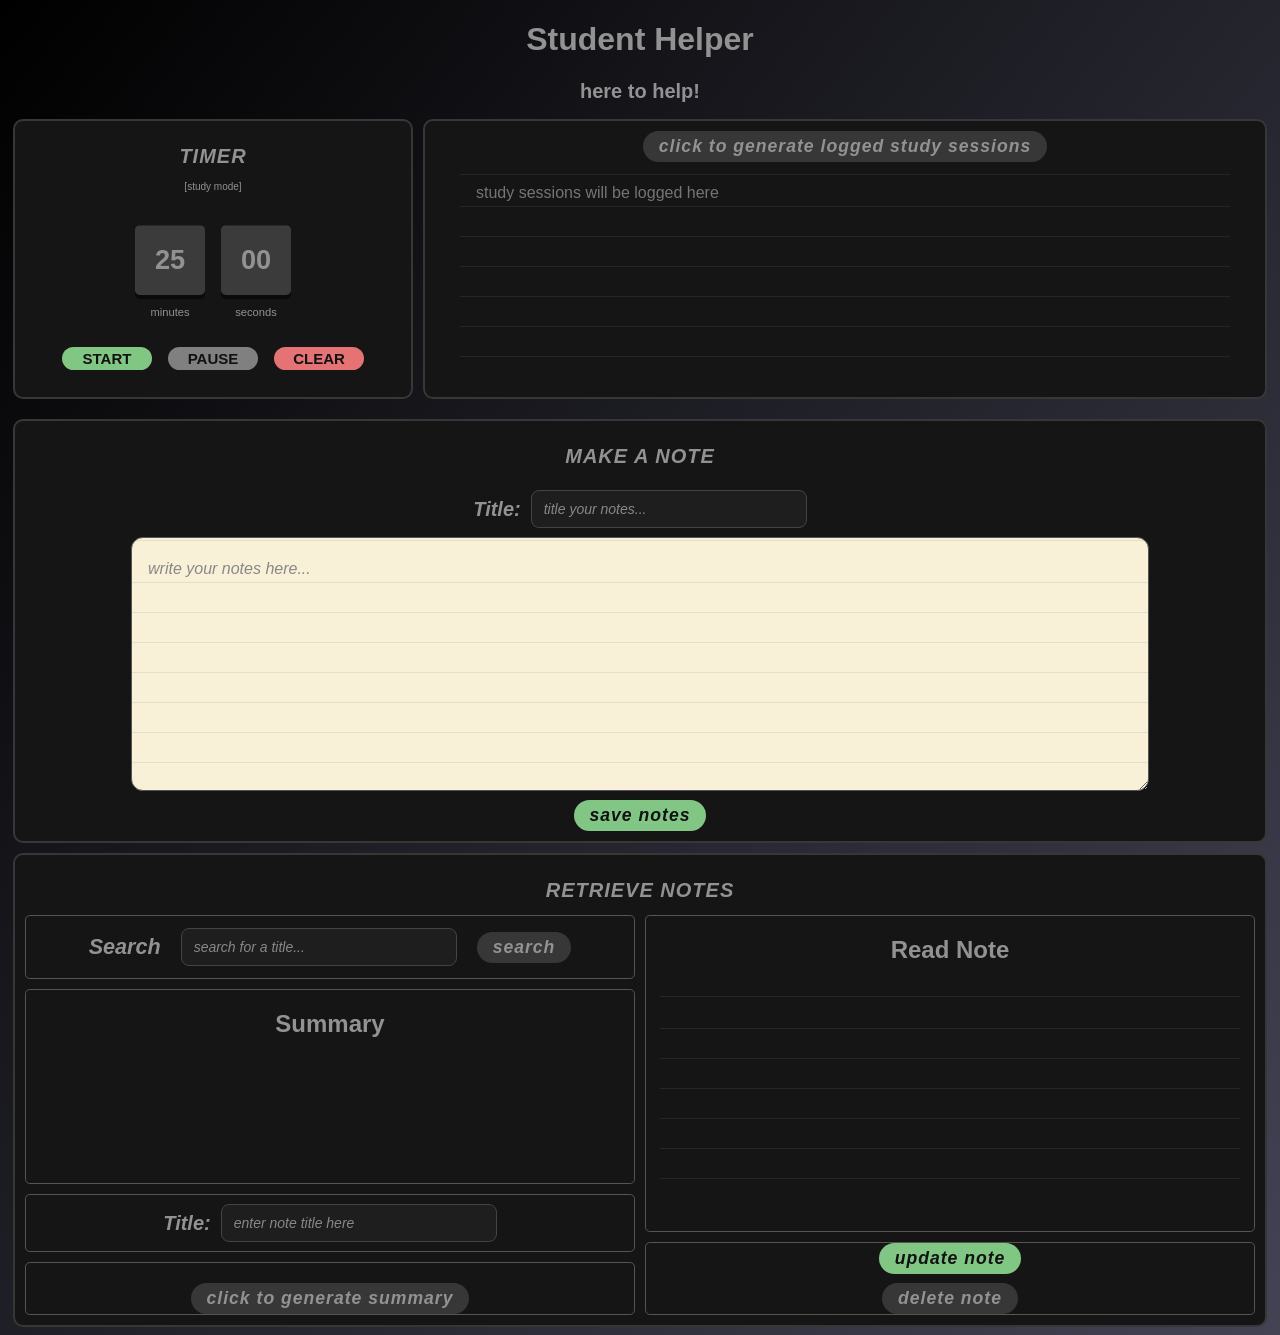
==== index.html @ 0a5dee21 "Merge branch 'AI-Implementation' into main" ====
<!DOCTYPE html>
<html lang="en">

    <head>
        <meta charset="utf-8">
        <meta name="viewport" content="width=device-width, initial-scale=1.0">
        <title>Gradbook Project: COSC-412</title>
        <link rel="stylesheet" href="style.css">

        <title>Favicon</title>
        <link rel="icon" href="data:,">
    </head>



    <!-- HEADER -->
    <body>

        <div class="title-container">
            <h1 class="main-title"> Student Helper </h1>
            <h2 class="sub-title"> here to help! </h2>
        </div>



        <!-- ALL WIDGETS-->
        <div class="container-half-page-widgets">
            
            <div class="widget-container"> 

                <!-- TIMER WIDGET-->
                    <h1 class = "sub-title"> Timer </h1>

                    <p class = studyOrBreak > [study mode]</p>


                    <div class = "countdown-container">
        
                        <div class = countdown>
                            <div class = "title"> 
                                <h2 class = "minutes"> 25 </h2>
                            </div>
                            <p>minutes</p>
                        </div>

                        <div class = countdown>
                            <div class = "title"> 
                                <h2 class = "seconds"> 00 </h2>
                            </div>
                            <p>seconds</p>
                        </div>
                    </div>

                    <div class = "button-container">
                        <div class = button>
                            <div class = "title"> 
                                <h2 class = "start"> start </h2>
                            </div>
                        </div>

                        <div class = button>
                            <div class = "title"> 
                                <h2 class = "pause"> pause </h2>
                            </div>
                        </div>

                        <div class = button>
                            <div class = "title"> 
                                <h2 class = "clear"> clear </h2>
                            </div>
                        </div>
                    </div>

            </div>

            <!--CHART WIDGET-->
            <div class="widget-container"> 
                <div class="chart-container">
                    
                    <!--button for generating chart-->
                    <button id= "load-sessions-button" class="grey-button" type="button">click to generate logged study sessions</button>
                    <div class = "chart">
                        <textarea id="sessions-display" class="chart-data-display" placeholder="study sessions will be logged here"></textarea>
                    </div>
                </div>
            </div>
        
        </div>
        
        <!--NOTES WIDGET-->
        <div class="container-full-page-widgets">
            <div class="widget-container"> 
                <div class="notes-container">
                    <h1 class = "sub-title"> Make a Note</h1>

                    <!--notes title request-->
                    <div class = "notes-title-row">
                        <h2 class="sub-title">Title: </h2>
                        <input id="create-note-title" class="title-input" type="text" placeholder="title your notes...">
                    </div>

                    <!--write notes-->
                    <div class = "notes">
                        <textarea id="create-note-content" class="notes-input" placeholder="write your notes here..."></textarea>
                        <button id="save-note-button" class="green-save-button" type="button">save notes</button>
                    </div>
                </div>
            </div>


            <!--RETRIEVE NOTES WIDGET-->
            <div class="widget-container"> 
                <div class="summary-container">
                    <h1 class = "sub-title"> Retrieve Notes</h1>


                    <!--inner widgets: title, summary, read note, save note-->
                    <div class="summary-widget-container">
                        <div class="summary-first-widget-container">
                            <div class="summary-inner-widget">
                                <div class = "search-title-row">
                                    <h2>Search</h2>
                                    <input id="search-note-title" class="title-input" type="text" placeholder="search for a title...">
                                    <button id="search-note-button" class="grey-button" type="button">search</button>

                                </div>
                            </div>
                            <div class="summary-inner-widget"><h2>Summary</h2></div>

                            <!--title request inner widget-->
                            <div class="summary-inner-widget">
                                <div class = "notes-title-row">
                                    <h2 class="sub-title">Title: </h2>
                                    <input id="retrieved-note-title" class="title-input" type="text" placeholder="enter note title here">
                            
                                 </div>
                            </div>

                            <div class="summary-inner-widget"><h2></h2>
                                 <!--button for generating summary-->
                                <button class="grey-button" type="button">click to generate summary</button>
                                <div class = "chart">
                                </div>
                            </div>
                        </div>

                
                        <div class="summary-second-widget-container">
                            <!-- read note inner widget-->
                            <div class="summary-inner-widget"><h2>Read Note</h2>
                                <textarea id="retrieved-note-content" class="chart-data-display" placeholder=""></textarea>
                            </div>
                            
                            <!-- save notes inner widget-->
                            <div class="summary-inner-widget">
                                <div class = "notes">
                                    <button id="update-note-button" class="green-save-button" type="button">update note</button>
                                    <button id="delete-note-button" class="grey-button" type="button">delete note</button>
                                </div>
                            </div>

                        </div>
                    </div>
                </div>
            </div>
        </div>
    </div>

    <!-- attach javascript-->
    <script src="app.js"></script>
</html>
---- style.css ----
/* ---- GLOBAL START ---- */
:root {
     --soft--red: #e57373;
     --soft--green: #81c784;
     --dark--grey: #3b3b3b;; 
}

body {
  background-repeat: no-repeat;
  background-size: cover;
  min-height: 100vh;
  background: linear-gradient(309deg, rgba(67, 67, 84, 1) 0%, rgba(0, 0, 0, 1) 100%);

  font-family: 'Red Hat Text', sans-serif;
  background-size: cover;
  color: rgb(146, 146, 146);
}

.title-container * {
  display: grid;
  text-align: center;
  font-weight: bold;
} 

.sub-title {
  font-size: 20px;
}
/* ---- GLOBAL END ---- */



/* ---- LOGIN PAGE START ---- */

.login {
  display: flex;
  justify-content: center;
  align-items: center;
  min-height: 100vh;
}

.wrapper {
  width: 420px;
  color:#fff;
}

.wrapper h1 {
  font-size: 36px;
  text-align: center;
}

.wrapper .input-box {
  width: 100%;
  height: 50px;
  margin: 30px 0;
}

.input-box input {
  width: 350px;
  height: 10px;
  background: transparent;
  border: none;
  outline: none;
  border: 2px solid rgba(255,255,255, .2);
  border-radius: 40px;
  font-size: 16px;
  color: #fff;
  padding: 20px 45px 20px 20px;
}

.input-box input::placeholder {
  color: #fff;
}

.wrapper .btn {
  width: 100%;
  height: 45px;
  background: #fff;
  border: none;
  outline: none;
  border-radius: 40px;
  box-shadow: 0 0 10px rgba(0,0,0,.1);
  font-size: 16px;
  color: #333;
  font-weight: 600;
}

.register-note {
  text-align: center;
  padding: 20px;
  font-size: 13px;
  font-style: italic;
}
/* ---- LOGIN PAGE END ---- */



/*---- APPLIED TO ALL INDEX PAGE WIDGETS BEGIN ----*/
.container-half-page-widgets {
  display: grid;
  grid-template-rows: 280px 5px;
  grid-template-columns: 400px minmax(350px, auto);
  gap: 10px 10px;
  margin: 5px;
}

.container-full-page-widgets {
  display: flex;
  flex-direction: column;
  gap: 10px;
  margin: 5px;
}

.widget-container {
  background-color: rgb(21, 21, 21);
  border: 2px solid rgb(55, 55, 55);
  padding: 10px 10px;
  border-radius: 10px;

  text-align: center;
  max-width: 2040px;
}

.widget-container h1 {
  text-transform: uppercase;
  letter-spacing: 1px;
  font-style: italic;
}
/*---- APPLIED TO ALL INDEX PAGE WIDGETS END ----*/
  

/*---- TIMER SPECIFIC BEGIN ----*/

.studyOrBreak {
  font-size: 10px;
}

.countdown-container {
  display: flex;
  align-items: center;
  justify-content: center;
}

.countdown-container .title {
  position: relative;
  background-color: var(--dark--grey);
  border-radius : 0.3rem;
  box-shadow: 0 4px rgba(0, 0, 0, 0.5);
  width: 70px;
  height: 70px;
}

.countdown-container .title::after{
  content: '';
  position: absolute;
  top: 0;
  left: 0;
  height: 1px;
  width: 100%;
  background-color: rgba(0, 0, 0, 0.3);
}

.countdown-container .title h2 {
  font-size: 1.7rem;
  line-height: 70px;
  position: relative;
}

/* makes the number squares spaced apart from each other*/
.countdown-container .countdown:not(:last-child) {
  margin-right: 1rem;
}

/* the 'minutes' and 'seconds' text*/
.countdown-container .countdown p {
  font-size: 0.7rem;
}

/*---- TIMER SPECIFIC END ----*/



/*---- TIMER START/END BUTTON BEGIN ----*/
.button-container {
  display: flex;
  align-items: center;
  justify-content: center;
  padding: 5px;

  font-family: 'Red Hat Text', sans-serif;
  text-transform: uppercase;
  font-size: 10px;
}


.button-container .title{
  position: relative;
  border-radius : 0.3rem;
  width: 90px;
  height: 80px;
}

.button-container .start {
  background-color: var(--soft--green);
  border-radius : 0.8rem;
  color:rgb(17, 17, 17);
  padding: 3px;
}

.button-container .pause {
  background-color: grey;
  border-radius : 0.8rem;
  color:rgb(17, 17, 17);
  padding: 3px;
}

.button-container .clear {
  background-color: var(--soft--red);
  border-radius : 0.8rem;
  color:rgb(17, 17, 17);
  padding: 3px;
}

/*makes touch-activated changes possible*/
.button h2 {
  display: block;
  transition: transform 0.2s ease;
}


.button h2:active {
  transform: translateY(-2px);
}

/* makes the number squares spaced apart from each other*/
.button-container .button:not(:last-child) {
  margin-right: 1rem;
}
/*---- TIMER START/END BUTTON END ----*/


/*---- NOTES TITLE BEGIN ----*/
.notes-title-row {
  font: inherit;
  font-size: 1rem;
  font-weight: bold;
  font-style: italic;
  display: flex;
  align-items: center;
  gap: 10px;
  justify-content: center;
}

.search-title-row {
  font: inherit;
  font-size: 0.9rem;
  font-weight: bold;
  font-style: italic;
  display: flex;
  align-items: center;
  gap: 20px;
  justify-content: center;
}
.title-input::placeholder {
  color: #888;
  font-style: italic;
}

.title-input {
  width: 100%;

  max-width: 400px;
  height: 20px;
  width: 250px;

  padding: 8px 12px;

  border-radius: 8px;
  border: 1px solid #444;

  background-color: #1e1e1e;
  color: #e0e0e0;

  font-size: 14px;
  font-weight: 500;

  outline: none;
  transition: all 0.2s ease;
}
.title-input:hover {
  border-color: #666;
}

.title-input:focus {
  border-color: #81c784; /* soft green */
  box-shadow: 0 0 0 2px rgba(129, 199, 132, 0.2);
}
/*---- NOTES TITLE END----*/



/*---- NOTES BEGIN ----*/

.notes-input::placeholder{
  color: #888;
  font-style: italic;
}

.notes-input {
  width: 80%;
  min-height: 220px;
  padding: 16px;
  border-radius: 12px;
  border: 1px solid #555;
  background: #f8f1d7;
  background-image: repeating-linear-gradient(
    to bottom,
    #f8f1d7 0,
    #f8f1d7 29px,
    rgba(34, 34, 34, 0.18) 30px,
    rgba(34, 34, 34, 0.18) 30px
  );
  background-position: 0 15px;
  color: #222;
  resize: vertical;
  font: inherit;
  line-height: 30px;
}

.notes {
  display: flex;
  flex-direction: column;
  align-items: center;
  gap: 9px;
}

/* NOTES END */



/*GREEN SAVE BUTTON START */
.green-save-button {
  border: none;
  border-radius: 1.5rem;
  background-color: var(--soft--green);
  color: rgb(17, 17, 17);
  padding: 5px 16px;
  font: inherit;
  font-size: 1.1rem;
  font-weight: bold;
  font-style: italic;
  letter-spacing: 1px;
  cursor: pointer;  

  transition: transform 0.3s ease;
}


.green-save-button:active {
  transform: translateY(-2px);
}
/*GREEN SAVE BUTTON END*/


/*SEARCH BUTTON START */
.grey-button {
  border: 3px;
  border-radius: 2rem;
  background-color: rgb(55, 55, 55);
  color: rgb(146, 146, 146);
  padding: 5px 16px;
  font: inherit;
  font-size: 1.1rem;
  font-weight: bold;
  font-style: italic;
  letter-spacing: 1px;
  cursor: pointer;  

  transition: transform 0.3s ease;
}

.grey-button:active {
  transform: translateY(-2px);
}
/*SEARCH BUTTON END*/



/*CHART START*/
.chart-data-display {
  width: 90%;
  min-height: 180px;
  padding: 16px;
  border-radius: 12px;
  border: 0px solid #555;
  background: #3b3b3b;
  background-image: repeating-linear-gradient(
    to bottom,
    rgb(21, 21, 21) 0,
    rgb(21, 21, 21) 29px,
    rgba(34, 34, 34, 0.18) 30px,
    rgba(34, 34, 34, 0.18) 30px
  );
  background-position: 0 15px;
  color: rgb(146, 146, 146);
  /*resize: vertical;*/
  font: inherit;
  line-height: 30px;
  resize: none;        /* prevents manual resizing */
  white-space: nowrap; /* prevents text from wrapping/expanding the element */
  overflow: auto; 
}

/*CHART END*/


/*RETRIEVE NOTES WIDGET START*/
.summary-widget-container {
    display: grid;
    grid-template-columns: 1fr 1fr;
    gap: 10px;

}

.summary-first-widget-container {
    display: grid;
    grid-template-rows: 1fr 9fr;
    gap: 10px;
    height: 400px; /* ← add this */
    
}

.summary-second-widget-container {
    display: grid;
    grid-template-rows: 9fr 1fr;
    gap: 10px;
    height: 400px; 
}

.summary-inner-widget {
    border: 1px solid #555;
    border-radius : 0.3rem;
}

/*RETRIEVE NOTES WIDGET END*/
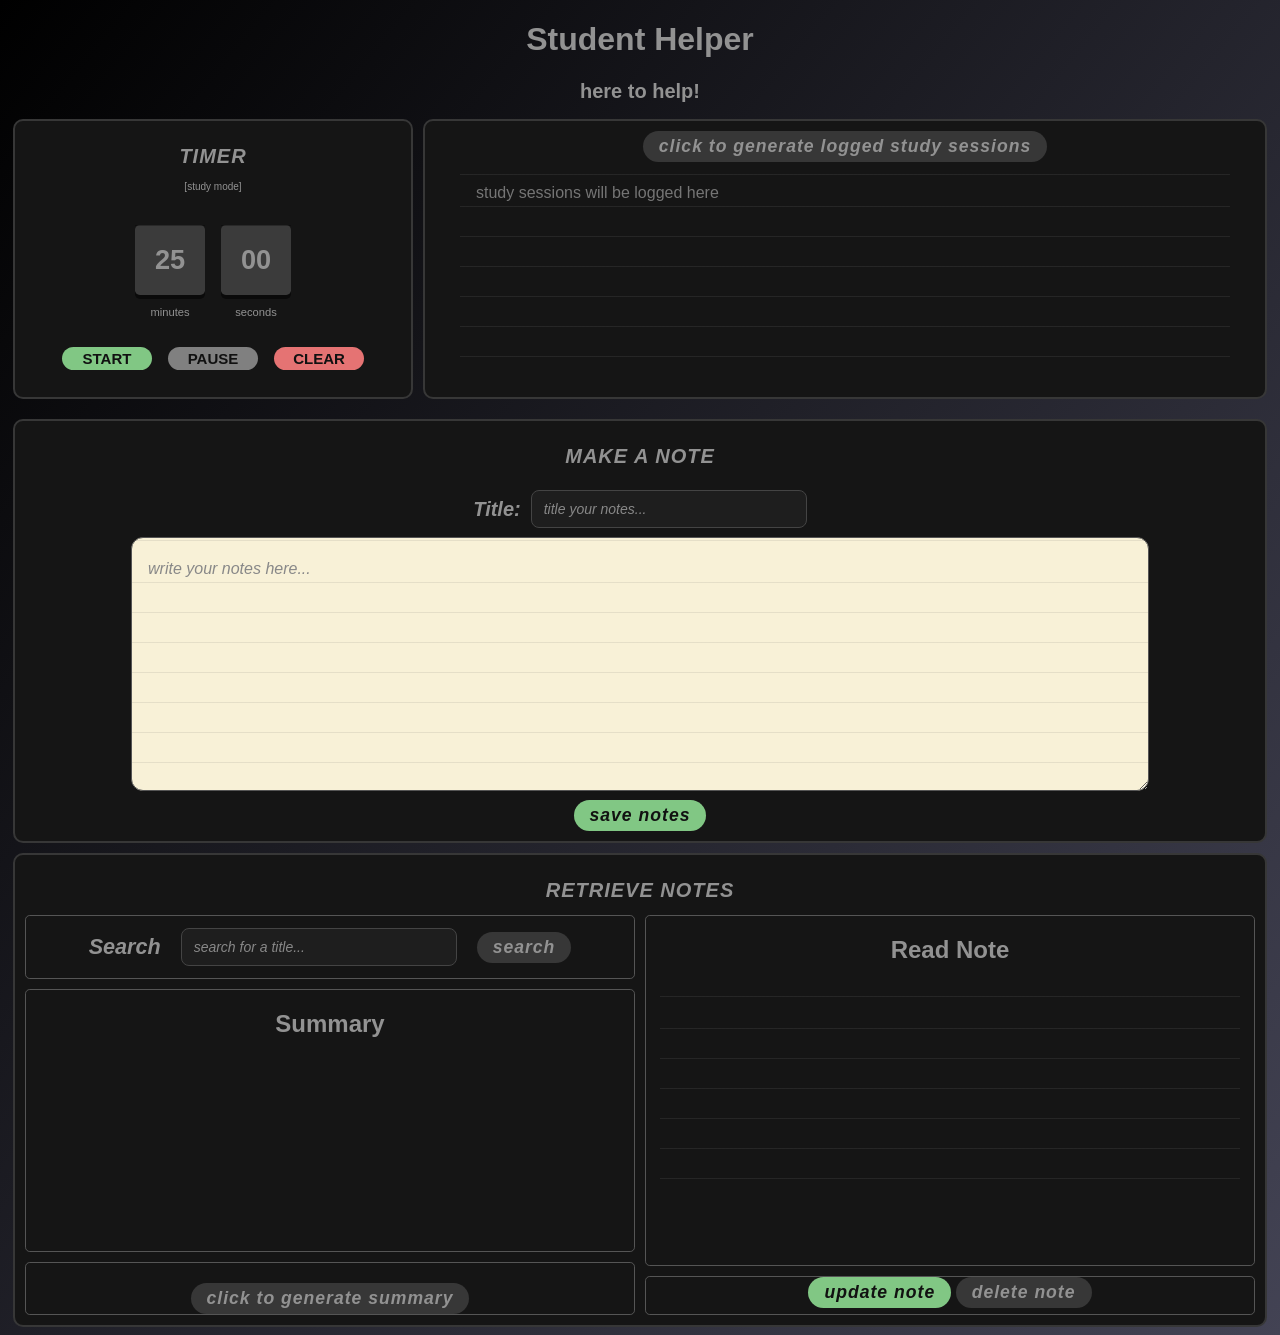
==== commit 075347b2: "style: remove title and make create/delete button side by side." ====
--- a/index.html
+++ b/index.html
@@ -128,6 +128,7 @@
                             <div class="summary-inner-widget"><h2>Summary</h2></div>
 
                             <!--title request inner widget-->
+                            <!--
                             <div class="summary-inner-widget">
                                 <div class = "notes-title-row">
                                     <h2 class="sub-title">Title: </h2>
@@ -135,6 +136,7 @@
                             
                                  </div>
                             </div>
+                            -->
 
                             <div class="summary-inner-widget"><h2></h2>
                                  <!--button for generating summary-->
@@ -153,7 +155,7 @@
                             
                             <!-- save notes inner widget-->
                             <div class="summary-inner-widget">
-                                <div class = "notes">
+                                <div class = "update-and-delete-notes">
                                     <button id="update-note-button" class="green-save-button" type="button">update note</button>
                                     <button id="delete-note-button" class="grey-button" type="button">delete note</button>
                                 </div>
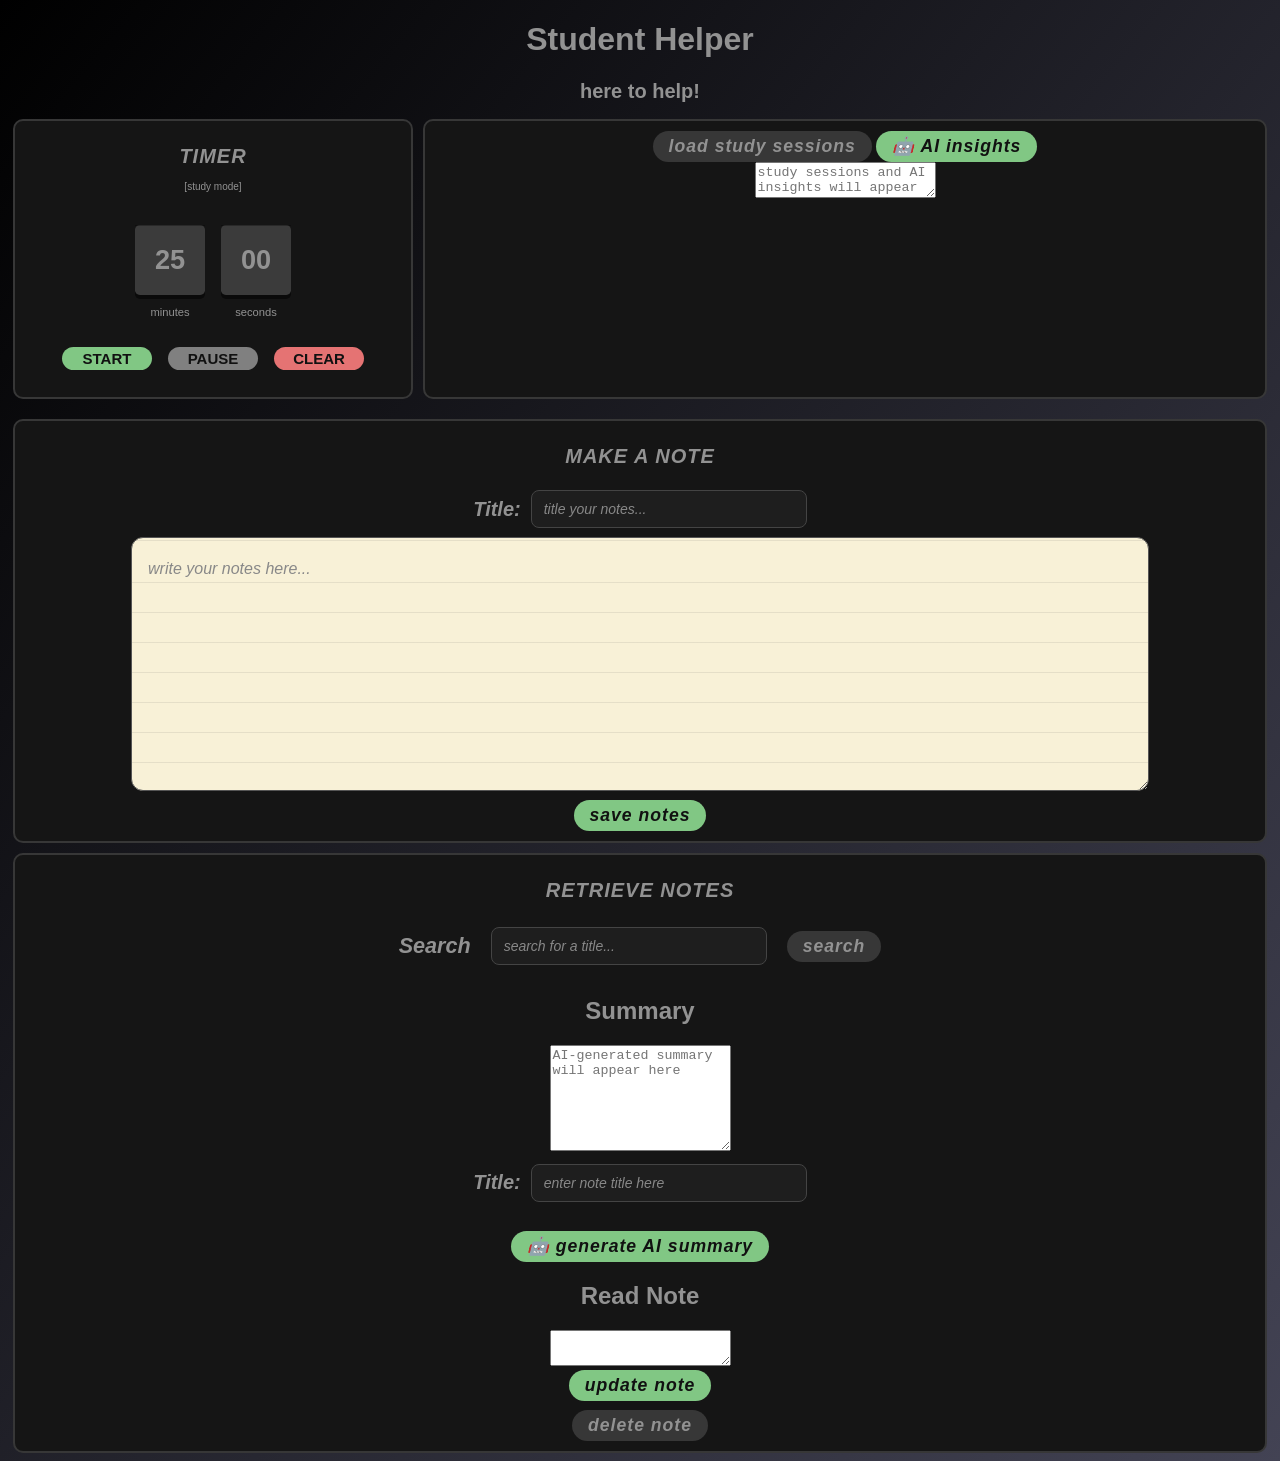
==== commit 644dba4b: "AI Implementation" ====
--- a/index.html
+++ b/index.html
@@ -4,10 +4,10 @@
     <head>
         <meta charset="utf-8">
         <meta name="viewport" content="width=device-width, initial-scale=1.0">
-        <title>Gradbook Project: COSC-412</title>
+        <title>Student Helper</title>
         <link rel="stylesheet" href="style.css">
+        <script src="config.js"></script>
 
-        <title>Favicon</title>
         <link rel="icon" href="data:,">
     </head>
 
@@ -77,10 +77,11 @@
             <div class="widget-container"> 
                 <div class="chart-container">
                     
-                    <!--button for generating chart-->
-                    <button id= "load-sessions-button" class="grey-button" type="button">click to generate logged study sessions</button>
+                    <!--buttons for sessions and AI insights-->
+                    <button id="load-sessions-button" class="grey-button" type="button">load study sessions</button>
+                    <button id="generate-insights-button" class="green-save-button" type="button">🤖 AI insights</button>
                     <div class = "chart">
-                        <textarea id="sessions-display" class="chart-data-display" placeholder="study sessions will be logged here"></textarea>
+                        <textarea id="sessions-display" class="chart-data-display" placeholder="study sessions and AI insights will appear here"></textarea>
                     </div>
                 </div>
             </div>
@@ -125,10 +126,12 @@
 
                                 </div>
                             </div>
-                            <div class="summary-inner-widget"><h2>Summary</h2></div>
+                            <div class="summary-inner-widget">
+                                <h2>Summary</h2>
+                                <textarea id="summary-display" class="chart-data-display" style="min-height: 100px;" placeholder="AI-generated summary will appear here" readonly></textarea>
+                            </div>
 
                             <!--title request inner widget-->
-                            <!--
                             <div class="summary-inner-widget">
                                 <div class = "notes-title-row">
                                     <h2 class="sub-title">Title: </h2>
@@ -136,11 +139,10 @@
                             
                                  </div>
                             </div>
-                            -->
 
                             <div class="summary-inner-widget"><h2></h2>
-                                 <!--button for generating summary-->
-                                <button class="grey-button" type="button">click to generate summary</button>
+                                 <!--button for generating AI summary-->
+                                <button id="generate-summary-button" class="green-save-button" type="button">🤖 generate AI summary</button>
                                 <div class = "chart">
                                 </div>
                             </div>
@@ -155,7 +157,7 @@
                             
                             <!-- save notes inner widget-->
                             <div class="summary-inner-widget">
-                                <div class = "update-and-delete-notes">
+                                <div class = "notes">
                                     <button id="update-note-button" class="green-save-button" type="button">update note</button>
                                     <button id="delete-note-button" class="grey-button" type="button">delete note</button>
                                 </div>
@@ -170,4 +172,4 @@
 
     <!-- attach javascript-->
     <script src="app.js"></script>
-</html>
+</html>
--- a/style.css
+++ b/style.css
@@ -1,29 +1,29 @@
 /* ---- GLOBAL START ---- */
 :root {
-     --soft--red: #e57373;
-     --soft--green: #81c784;
-     --dark--grey: #3b3b3b;; 
+  --soft--red: #e57373;
+  --soft--green: #81c784;
+  --dark--grey: #3b3b3b;; 
 }
 
 body {
-  background-repeat: no-repeat;
-  background-size: cover;
-  min-height: 100vh;
-  background: linear-gradient(309deg, rgba(67, 67, 84, 1) 0%, rgba(0, 0, 0, 1) 100%);
-
-  font-family: 'Red Hat Text', sans-serif;
-  background-size: cover;
-  color: rgb(146, 146, 146);
+background-repeat: no-repeat;
+background-size: cover;
+min-height: 100vh;
+background: linear-gradient(309deg, rgba(67, 67, 84, 1) 0%, rgba(0, 0, 0, 1) 100%);
+
+font-family: 'Red Hat Text', sans-serif;
+background-size: cover;
+color: rgb(146, 146, 146);
 }
 
 .title-container * {
-  display: grid;
-  text-align: center;
-  font-weight: bold;
+display: grid;
+text-align: center;
+font-weight: bold;
 } 
 
 .sub-title {
-  font-size: 20px;
+font-size: 20px;
 }
 /* ---- GLOBAL END ---- */
 
@@ -32,63 +32,63 @@
 /* ---- LOGIN PAGE START ---- */
 
 .login {
-  display: flex;
-  justify-content: center;
-  align-items: center;
-  min-height: 100vh;
+display: flex;
+justify-content: center;
+align-items: center;
+min-height: 100vh;
 }
 
 .wrapper {
-  width: 420px;
-  color:#fff;
+width: 420px;
+color:#fff;
 }
 
 .wrapper h1 {
-  font-size: 36px;
-  text-align: center;
+font-size: 36px;
+text-align: center;
 }
 
 .wrapper .input-box {
-  width: 100%;
-  height: 50px;
-  margin: 30px 0;
+width: 100%;
+height: 50px;
+margin: 30px 0;
 }
 
 .input-box input {
-  width: 350px;
-  height: 10px;
-  background: transparent;
-  border: none;
-  outline: none;
-  border: 2px solid rgba(255,255,255, .2);
-  border-radius: 40px;
-  font-size: 16px;
-  color: #fff;
-  padding: 20px 45px 20px 20px;
+width: 350px;
+height: 10px;
+background: transparent;
+border: none;
+outline: none;
+border: 2px solid rgba(255,255,255, .2);
+border-radius: 40px;
+font-size: 16px;
+color: #fff;
+padding: 20px 45px 20px 20px;
 }
 
 .input-box input::placeholder {
-  color: #fff;
+color: #fff;
 }
 
 .wrapper .btn {
-  width: 100%;
-  height: 45px;
-  background: #fff;
-  border: none;
-  outline: none;
-  border-radius: 40px;
-  box-shadow: 0 0 10px rgba(0,0,0,.1);
-  font-size: 16px;
-  color: #333;
-  font-weight: 600;
+width: 100%;
+height: 45px;
+background: #fff;
+border: none;
+outline: none;
+border-radius: 40px;
+box-shadow: 0 0 10px rgba(0,0,0,.1);
+font-size: 16px;
+color: #333;
+font-weight: 600;
 }
 
 .register-note {
-  text-align: center;
-  padding: 20px;
-  font-size: 13px;
-  font-style: italic;
+text-align: center;
+padding: 20px;
+font-size: 13px;
+font-style: italic;
 }
 /* ---- LOGIN PAGE END ---- */
 
@@ -96,83 +96,83 @@
 
 /*---- APPLIED TO ALL INDEX PAGE WIDGETS BEGIN ----*/
 .container-half-page-widgets {
-  display: grid;
-  grid-template-rows: 280px 5px;
-  grid-template-columns: 400px minmax(350px, auto);
-  gap: 10px 10px;
-  margin: 5px;
+display: grid;
+grid-template-rows: 280px 5px;
+grid-template-columns: 400px minmax(350px, auto);
+gap: 10px 10px;
+margin: 5px;
 }
 
 .container-full-page-widgets {
-  display: flex;
-  flex-direction: column;
-  gap: 10px;
-  margin: 5px;
+display: flex;
+flex-direction: column;
+gap: 10px;
+margin: 5px;
 }
 
 .widget-container {
-  background-color: rgb(21, 21, 21);
-  border: 2px solid rgb(55, 55, 55);
-  padding: 10px 10px;
-  border-radius: 10px;
-
-  text-align: center;
-  max-width: 2040px;
+background-color: rgb(21, 21, 21);
+border: 2px solid rgb(55, 55, 55);
+padding: 10px 10px;
+border-radius: 10px;
+
+text-align: center;
+max-width: 2040px;
 }
 
 .widget-container h1 {
-  text-transform: uppercase;
-  letter-spacing: 1px;
-  font-style: italic;
+text-transform: uppercase;
+letter-spacing: 1px;
+font-style: italic;
 }
 /*---- APPLIED TO ALL INDEX PAGE WIDGETS END ----*/
-  
+
 
 /*---- TIMER SPECIFIC BEGIN ----*/
 
 .studyOrBreak {
-  font-size: 10px;
+font-size: 10px;
 }
 
 .countdown-container {
-  display: flex;
-  align-items: center;
-  justify-content: center;
+display: flex;
+align-items: center;
+justify-content: center;
 }
 
 .countdown-container .title {
-  position: relative;
-  background-color: var(--dark--grey);
-  border-radius : 0.3rem;
-  box-shadow: 0 4px rgba(0, 0, 0, 0.5);
-  width: 70px;
-  height: 70px;
+position: relative;
+background-color: var(--dark--grey);
+border-radius : 0.3rem;
+box-shadow: 0 4px rgba(0, 0, 0, 0.5);
+width: 70px;
+height: 70px;
 }
 
 .countdown-container .title::after{
-  content: '';
-  position: absolute;
-  top: 0;
-  left: 0;
-  height: 1px;
-  width: 100%;
-  background-color: rgba(0, 0, 0, 0.3);
+content: '';
+position: absolute;
+top: 0;
+left: 0;
+height: 1px;
+width: 100%;
+background-color: rgba(0, 0, 0, 0.3);
 }
 
 .countdown-container .title h2 {
-  font-size: 1.7rem;
-  line-height: 70px;
-  position: relative;
+font-size: 1.7rem;
+line-height: 70px;
+position: relative;
 }
 
 /* makes the number squares spaced apart from each other*/
 .countdown-container .countdown:not(:last-child) {
-  margin-right: 1rem;
+margin-right: 1rem;
 }
 
 /* the 'minutes' and 'seconds' text*/
 .countdown-container .countdown p {
-  font-size: 0.7rem;
+font-size: 0.7rem;
 }
 
 /*---- TIMER SPECIFIC END ----*/
@@ -181,118 +181,118 @@
 
 /*---- TIMER START/END BUTTON BEGIN ----*/
 .button-container {
-  display: flex;
-  align-items: center;
-  justify-content: center;
-  padding: 5px;
-
-  font-family: 'Red Hat Text', sans-serif;
-  text-transform: uppercase;
-  font-size: 10px;
+display: flex;
+align-items: center;
+justify-content: center;
+padding: 5px;
+
+font-family: 'Red Hat Text', sans-serif;
+text-transform: uppercase;
+font-size: 10px;
 }
 
 
 .button-container .title{
-  position: relative;
-  border-radius : 0.3rem;
-  width: 90px;
-  height: 80px;
+position: relative;
+border-radius : 0.3rem;
+width: 90px;
+height: 80px;
 }
 
 .button-container .start {
-  background-color: var(--soft--green);
-  border-radius : 0.8rem;
-  color:rgb(17, 17, 17);
-  padding: 3px;
+background-color: var(--soft--green);
+border-radius : 0.8rem;
+color:rgb(17, 17, 17);
+padding: 3px;
 }
 
 .button-container .pause {
-  background-color: grey;
-  border-radius : 0.8rem;
-  color:rgb(17, 17, 17);
-  padding: 3px;
+background-color: grey;
+border-radius : 0.8rem;
+color:rgb(17, 17, 17);
+padding: 3px;
 }
 
 .button-container .clear {
-  background-color: var(--soft--red);
-  border-radius : 0.8rem;
-  color:rgb(17, 17, 17);
-  padding: 3px;
+background-color: var(--soft--red);
+border-radius : 0.8rem;
+color:rgb(17, 17, 17);
+padding: 3px;
 }
 
 /*makes touch-activated changes possible*/
 .button h2 {
-  display: block;
-  transition: transform 0.2s ease;
+display: block;
+transition: transform 0.2s ease;
 }
 
 
 .button h2:active {
-  transform: translateY(-2px);
+transform: translateY(-2px);
 }
 
 /* makes the number squares spaced apart from each other*/
 .button-container .button:not(:last-child) {
-  margin-right: 1rem;
+margin-right: 1rem;
 }
 /*---- TIMER START/END BUTTON END ----*/
 
 
 /*---- NOTES TITLE BEGIN ----*/
 .notes-title-row {
-  font: inherit;
-  font-size: 1rem;
-  font-weight: bold;
-  font-style: italic;
-  display: flex;
-  align-items: center;
-  gap: 10px;
-  justify-content: center;
+font: inherit;
+font-size: 1rem;
+font-weight: bold;
+font-style: italic;
+display: flex;
+align-items: center;
+gap: 10px;
+justify-content: center;
 }
 
 .search-title-row {
-  font: inherit;
-  font-size: 0.9rem;
-  font-weight: bold;
-  font-style: italic;
-  display: flex;
-  align-items: center;
-  gap: 20px;
-  justify-content: center;
+font: inherit;
+font-size: 0.9rem;
+font-weight: bold;
+font-style: italic;
+display: flex;
+align-items: center;
+gap: 20px;
+justify-content: center;
 }
 .title-input::placeholder {
-  color: #888;
-  font-style: italic;
+color: #888;
+font-style: italic;
 }
 
 .title-input {
-  width: 100%;
-
-  max-width: 400px;
-  height: 20px;
-  width: 250px;
-
-  padding: 8px 12px;
-
-  border-radius: 8px;
-  border: 1px solid #444;
-
-  background-color: #1e1e1e;
-  color: #e0e0e0;
-
-  font-size: 14px;
-  font-weight: 500;
-
-  outline: none;
-  transition: all 0.2s ease;
+width: 100%;
+
+max-width: 400px;
+height: 20px;
+width: 250px;
+
+padding: 8px 12px;
+
+border-radius: 8px;
+border: 1px solid #444;
+
+background-color: #1e1e1e;
+color: #e0e0e0;
+
+font-size: 14px;
+font-weight: 500;
+
+outline: none;
+transition: all 0.2s ease;
 }
 .title-input:hover {
-  border-color: #666;
+border-color: #666;
 }
 
 .title-input:focus {
-  border-color: #81c784; /* soft green */
-  box-shadow: 0 0 0 2px rgba(129, 199, 132, 0.2);
+border-color: #81c784; /* soft green */
+box-shadow: 0 0 0 2px rgba(129, 199, 132, 0.2);
 }
 /*---- NOTES TITLE END----*/
 
@@ -301,36 +301,36 @@
 /*---- NOTES BEGIN ----*/
 
 .notes-input::placeholder{
-  color: #888;
-  font-style: italic;
+color: #888;
+font-style: italic;
 }
 
 .notes-input {
-  width: 80%;
-  min-height: 220px;
-  padding: 16px;
-  border-radius: 12px;
-  border: 1px solid #555;
-  background: #f8f1d7;
-  background-image: repeating-linear-gradient(
-    to bottom,
-    #f8f1d7 0,
-    #f8f1d7 29px,
-    rgba(34, 34, 34, 0.18) 30px,
-    rgba(34, 34, 34, 0.18) 30px
-  );
-  background-position: 0 15px;
-  color: #222;
-  resize: vertical;
-  font: inherit;
-  line-height: 30px;
+width: 80%;
+min-height: 220px;
+padding: 16px;
+border-radius: 12px;
+border: 1px solid #555;
+background: #f8f1d7;
+background-image: repeating-linear-gradient(
+ to bottom,
+ #f8f1d7 0,
+ #f8f1d7 29px,
+ rgba(34, 34, 34, 0.18) 30px,
+ rgba(34, 34, 34, 0.18) 30px
+);
+background-position: 0 15px;
+color: #222;
+resize: vertical;
+font: inherit;
+line-height: 30px;
 }
 
 .notes {
-  display: flex;
-  flex-direction: column;
-  align-items: center;
-  gap: 9px;
+display: flex;
+flex-direction: column;
+align-items: center;
+gap: 9px;
 }
 
 /* NOTES END */
@@ -339,47 +339,47 @@
 
 /*GREEN SAVE BUTTON START */
 .green-save-button {
-  border: none;
-  border-radius: 1.5rem;
-  background-color: var(--soft--green);
-  color: rgb(17, 17, 17);
-  padding: 5px 16px;
-  font: inherit;
-  font-size: 1.1rem;
-  font-weight: bold;
-  font-style: italic;
-  letter-spacing: 1px;
-  cursor: pointer;  
-
-  transition: transform 0.3s ease;
+border: none;
+border-radius: 1.5rem;
+background-color: var(--soft--green);
+color: rgb(17, 17, 17);
+padding: 5px 16px;
+font: inherit;
+font-size: 1.1rem;
+font-weight: bold;
+font-style: italic;
+letter-spacing: 1px;
+cursor: pointer;  
+
+transition: transform 0.3s ease;
 }
 
 
 .green-save-button:active {
-  transform: translateY(-2px);
+transform: translateY(-2px);
 }
 /*GREEN SAVE BUTTON END*/
 
 
 /*SEARCH BUTTON START */
 .grey-button {
-  border: 3px;
-  border-radius: 2rem;
-  background-color: rgb(55, 55, 55);
-  color: rgb(146, 146, 146);
-  padding: 5px 16px;
-  font: inherit;
-  font-size: 1.1rem;
-  font-weight: bold;
-  font-style: italic;
-  letter-spacing: 1px;
-  cursor: pointer;  
-
-  transition: transform 0.3s ease;
+border: 3px;
+border-radius: 2rem;
+background-color: rgb(55, 55, 55);
+color: rgb(146, 146, 146);
+padding: 5px 16px;
+font: inherit;
+font-size: 1.1rem;
+font-weight: bold;
+font-style: italic;
+letter-spacing: 1px;
+cursor: pointer;  
+
+transition: transform 0.3s ease;
 }
 
 .grey-button:active {
-  transform: translateY(-2px);
+transform: translateY(-2px);
 }
 /*SEARCH BUTTON END*/
 
@@ -387,58 +387,5 @@
 
 /*CHART START*/
 .chart-data-display {
-  width: 90%;
-  min-height: 180px;
-  padding: 16px;
-  border-radius: 12px;
-  border: 0px solid #555;
-  background: #3b3b3b;
-  background-image: repeating-linear-gradient(
-    to bottom,
-    rgb(21, 21, 21) 0,
-    rgb(21, 21, 21) 29px,
-    rgba(34, 34, 34, 0.18) 30px,
-    rgba(34, 34, 34, 0.18) 30px
-  );
-  background-position: 0 15px;
-  color: rgb(146, 146, 146);
-  /*resize: vertical;*/
-  font: inherit;
-  line-height: 30px;
-  resize: none;        /* prevents manual resizing */
-  white-space: nowrap; /* prevents text from wrapping/expanding the element */
-  overflow: auto; 
-}
-
-/*CHART END*/
-
-
-/*RETRIEVE NOTES WIDGET START*/
-.summary-widget-container {
-    display: grid;
-    grid-template-columns: 1fr 1fr;
-    gap: 10px;
-
-}
-
-.summary-first-widget-container {
-    display: grid;
-    grid-template-rows: 1fr 9fr;
-    gap: 10px;
-    height: 400px; /* ← add this */
-    
-}
-
-.summary-second-widget-container {
-    display: grid;
-    grid-template-rows: 9fr 1fr;
-    gap: 10px;
-    height: 400px; 
-}
-
-.summary-inner-widget {
-    border: 1px solid #555;
-    border-radius : 0.3rem;
-}
-
-/*RETRIEVE NOTES WIDGET END*/+width: 9
+}
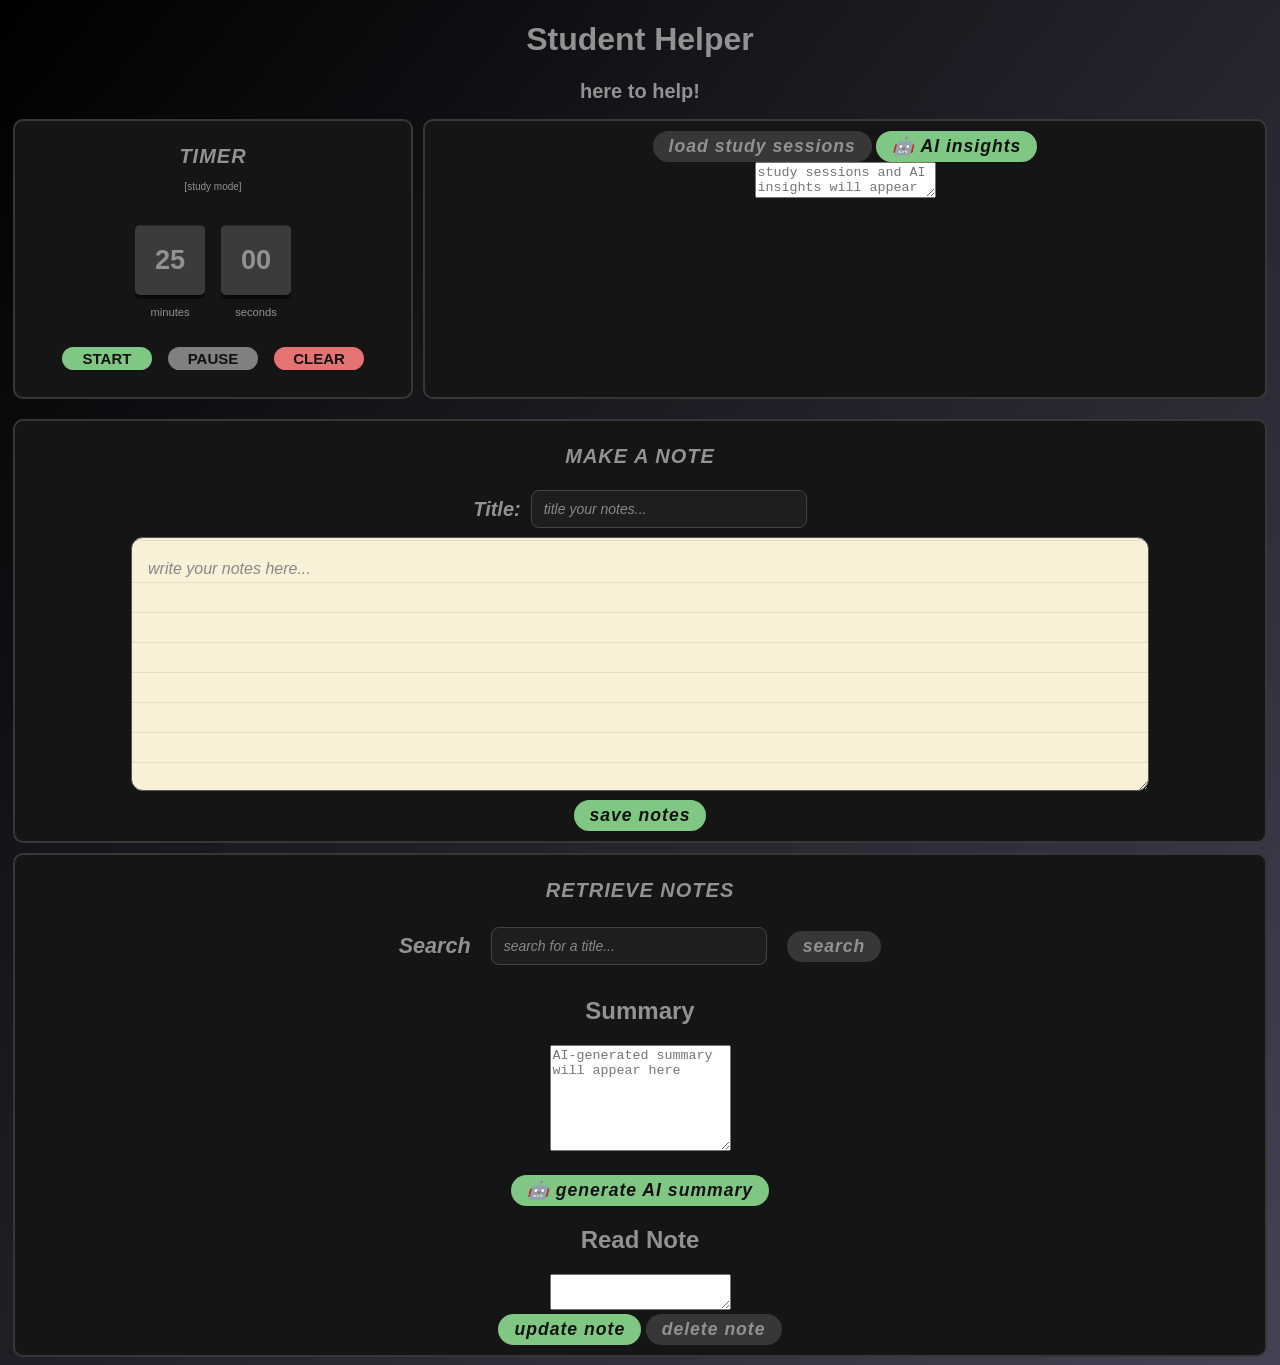
==== commit 25d676a2: "Merge pull request #37 from ilight03/AI-Implementation Ai implementation" ====
--- a/index.html
+++ b/index.html
@@ -132,6 +132,7 @@
                             </div>
 
                             <!--title request inner widget-->
+                            <!--
                             <div class="summary-inner-widget">
                                 <div class = "notes-title-row">
                                     <h2 class="sub-title">Title: </h2>
@@ -139,6 +140,7 @@
                             
                                  </div>
                             </div>
+                            -->
 
                             <div class="summary-inner-widget"><h2></h2>
                                  <!--button for generating AI summary-->
@@ -157,7 +159,7 @@
                             
                             <!-- save notes inner widget-->
                             <div class="summary-inner-widget">
-                                <div class = "notes">
+                                <div class = "update-and-delete-notes">
                                     <button id="update-note-button" class="green-save-button" type="button">update note</button>
                                     <button id="delete-note-button" class="grey-button" type="button">delete note</button>
                                 </div>
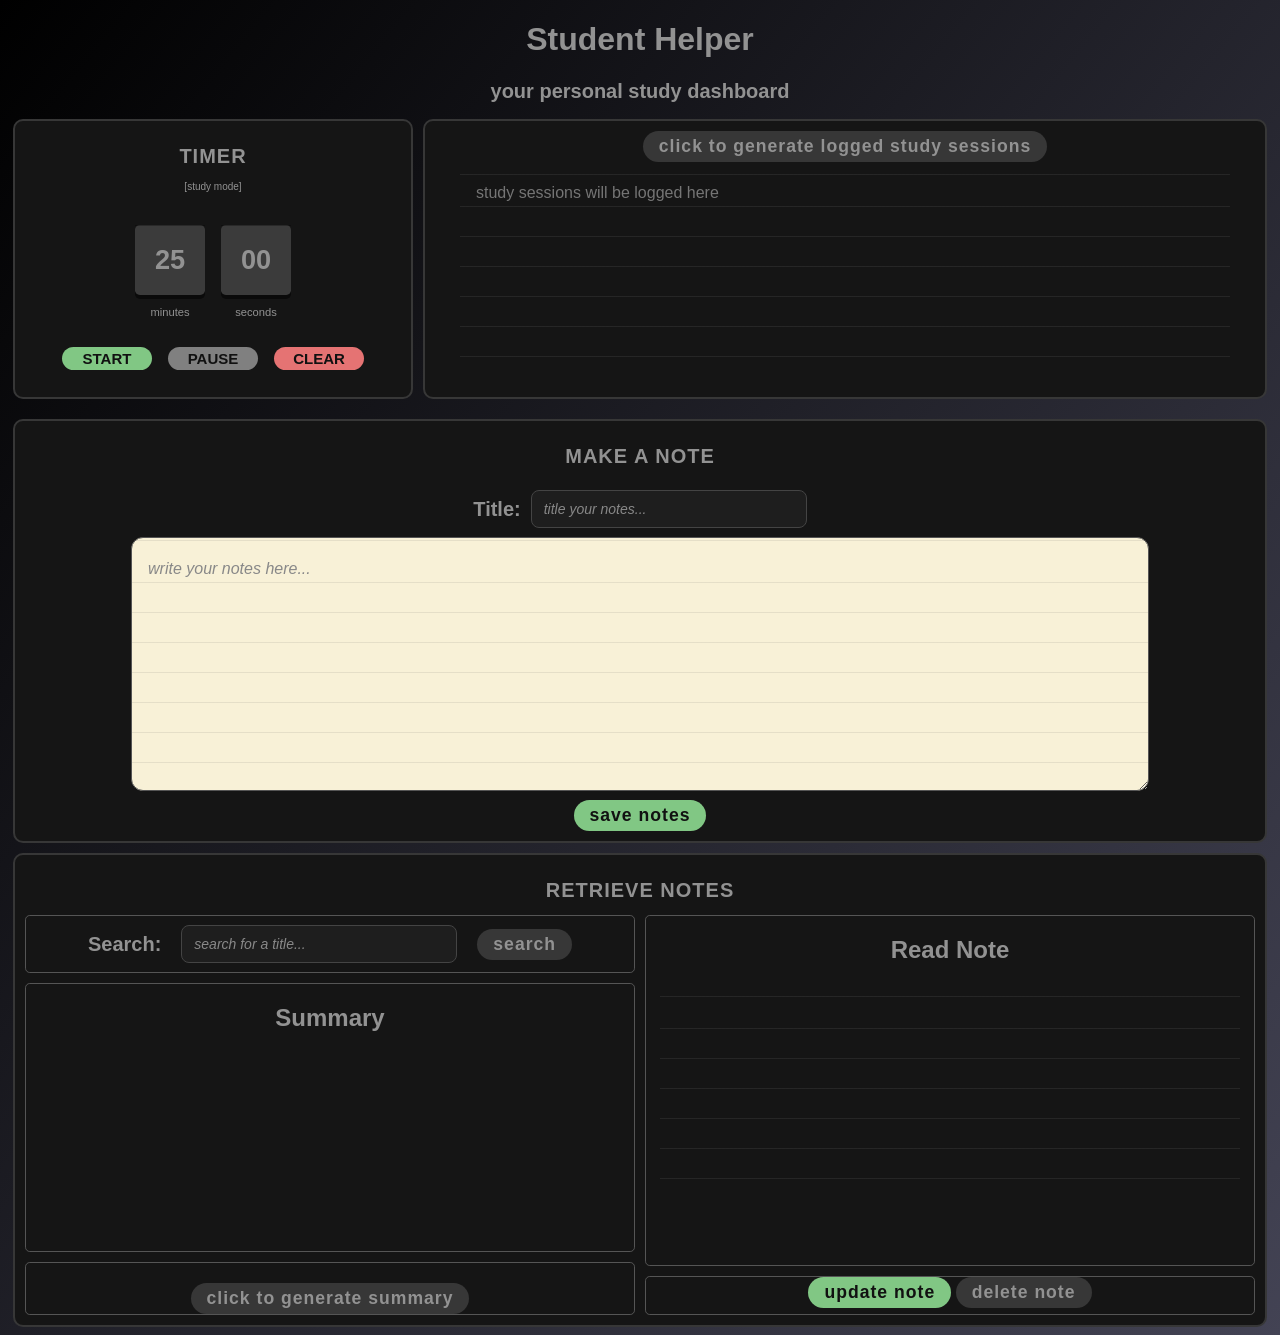
==== commit a8a0861f: "design: remove italics" ====
--- a/index.html
+++ b/index.html
@@ -4,10 +4,10 @@
     <head>
         <meta charset="utf-8">
         <meta name="viewport" content="width=device-width, initial-scale=1.0">
-        <title>Student Helper</title>
+        <title>Gradbook Project: COSC-412</title>
         <link rel="stylesheet" href="style.css">
-        <script src="config.js"></script>
 
+        <title>Favicon</title>
         <link rel="icon" href="data:,">
     </head>
 
@@ -18,7 +18,7 @@
 
         <div class="title-container">
             <h1 class="main-title"> Student Helper </h1>
-            <h2 class="sub-title"> here to help! </h2>
+            <h2 class="sub-title"> your personal study dashboard </h2>
         </div>
 
 
@@ -77,11 +77,10 @@
             <div class="widget-container"> 
                 <div class="chart-container">
                     
-                    <!--buttons for sessions and AI insights-->
-                    <button id="load-sessions-button" class="grey-button" type="button">load study sessions</button>
-                    <button id="generate-insights-button" class="green-save-button" type="button">🤖 AI insights</button>
+                    <!--button for generating chart-->
+                    <button id= "load-sessions-button" class="grey-button" type="button">click to generate logged study sessions</button>
                     <div class = "chart">
-                        <textarea id="sessions-display" class="chart-data-display" placeholder="study sessions and AI insights will appear here"></textarea>
+                        <textarea id="sessions-display" class="chart-data-display" placeholder="study sessions will be logged here"></textarea>
                     </div>
                 </div>
             </div>
@@ -120,16 +119,13 @@
                         <div class="summary-first-widget-container">
                             <div class="summary-inner-widget">
                                 <div class = "search-title-row">
-                                    <h2>Search</h2>
+                                    <h2 class="sub-title">Search: </h2>
                                     <input id="search-note-title" class="title-input" type="text" placeholder="search for a title...">
                                     <button id="search-note-button" class="grey-button" type="button">search</button>
 
                                 </div>
                             </div>
-                            <div class="summary-inner-widget">
-                                <h2>Summary</h2>
-                                <textarea id="summary-display" class="chart-data-display" style="min-height: 100px;" placeholder="AI-generated summary will appear here" readonly></textarea>
-                            </div>
+                            <div class="summary-inner-widget"><h2>Summary</h2></div>
 
                             <!--title request inner widget-->
                             <!--
@@ -143,8 +139,8 @@
                             -->
 
                             <div class="summary-inner-widget"><h2></h2>
-                                 <!--button for generating AI summary-->
-                                <button id="generate-summary-button" class="green-save-button" type="button">🤖 generate AI summary</button>
+                                 <!--button for generating summary-->
+                                <button class="grey-button" type="button">click to generate summary</button>
                                 <div class = "chart">
                                 </div>
                             </div>
@@ -174,4 +170,4 @@
 
     <!-- attach javascript-->
     <script src="app.js"></script>
-</html>+</html>
--- a/style.css
+++ b/style.css
@@ -1,29 +1,29 @@
 /* ---- GLOBAL START ---- */
 :root {
-  --soft--red: #e57373;
-  --soft--green: #81c784;
-  --dark--grey: #3b3b3b;; 
+     --soft--red: #e57373;
+     --soft--green: #81c784;
+     --dark--grey: #3b3b3b;; 
 }
 
 body {
-background-repeat: no-repeat;
-background-size: cover;
-min-height: 100vh;
-background: linear-gradient(309deg, rgba(67, 67, 84, 1) 0%, rgba(0, 0, 0, 1) 100%);
-
-font-family: 'Red Hat Text', sans-serif;
-background-size: cover;
-color: rgb(146, 146, 146);
+  background-repeat: no-repeat;
+  background-size: cover;
+  min-height: 100vh;
+  background: linear-gradient(309deg, rgba(67, 67, 84, 1) 0%, rgba(0, 0, 0, 1) 100%);
+
+  font-family: 'Red Hat Text', sans-serif;
+  background-size: cover;
+  color: rgb(146, 146, 146);
 }
 
 .title-container * {
-display: grid;
-text-align: center;
-font-weight: bold;
+  display: grid;
+  text-align: center;
+  font-weight: bold;
 } 
 
 .sub-title {
-font-size: 20px;
+  font-size: 20px;
 }
 /* ---- GLOBAL END ---- */
 
@@ -32,63 +32,62 @@
 /* ---- LOGIN PAGE START ---- */
 
 .login {
-display: flex;
-justify-content: center;
-align-items: center;
-min-height: 100vh;
+  display: flex;
+  justify-content: center;
+  align-items: center;
+  min-height: 100vh;
 }
 
 .wrapper {
-width: 420px;
-color:#fff;
+  width: 420px;
+  color:#fff;
 }
 
 .wrapper h1 {
-font-size: 36px;
-text-align: center;
+  font-size: 36px;
+  text-align: center;
 }
 
 .wrapper .input-box {
-width: 100%;
-height: 50px;
-margin: 30px 0;
+  width: 100%;
+  height: 50px;
+  margin: 30px 0;
 }
 
 .input-box input {
-width: 350px;
-height: 10px;
-background: transparent;
-border: none;
-outline: none;
-border: 2px solid rgba(255,255,255, .2);
-border-radius: 40px;
-font-size: 16px;
-color: #fff;
-padding: 20px 45px 20px 20px;
+  width: 350px;
+  height: 10px;
+  background: transparent;
+  border: none;
+  outline: none;
+  border: 2px solid rgba(255,255,255, .2);
+  border-radius: 40px;
+  font-size: 16px;
+  color: #fff;
+  padding: 20px 45px 20px 20px;
 }
 
 .input-box input::placeholder {
-color: #fff;
+  color: #fff;
 }
 
 .wrapper .btn {
-width: 100%;
-height: 45px;
-background: #fff;
-border: none;
-outline: none;
-border-radius: 40px;
-box-shadow: 0 0 10px rgba(0,0,0,.1);
-font-size: 16px;
-color: #333;
-font-weight: 600;
+  width: 100%;
+  height: 45px;
+  background: #fff;
+  border: none;
+  outline: none;
+  border-radius: 40px;
+  box-shadow: 0 0 10px rgba(0,0,0,.1);
+  font-size: 16px;
+  color: #333;
+  font-weight: 600;
 }
 
 .register-note {
-text-align: center;
-padding: 20px;
-font-size: 13px;
-font-style: italic;
+  text-align: center;
+  padding: 20px;
+  font-size: 13px;
 }
 /* ---- LOGIN PAGE END ---- */
 
@@ -96,83 +95,82 @@
 
 /*---- APPLIED TO ALL INDEX PAGE WIDGETS BEGIN ----*/
 .container-half-page-widgets {
-display: grid;
-grid-template-rows: 280px 5px;
-grid-template-columns: 400px minmax(350px, auto);
-gap: 10px 10px;
-margin: 5px;
+  display: grid;
+  grid-template-rows: 280px 5px;
+  grid-template-columns: 400px minmax(350px, auto);
+  gap: 10px 10px;
+  margin: 5px;
 }
 
 .container-full-page-widgets {
-display: flex;
-flex-direction: column;
-gap: 10px;
-margin: 5px;
+  display: flex;
+  flex-direction: column;
+  gap: 10px;
+  margin: 5px;
 }
 
 .widget-container {
-background-color: rgb(21, 21, 21);
-border: 2px solid rgb(55, 55, 55);
-padding: 10px 10px;
-border-radius: 10px;
-
-text-align: center;
-max-width: 2040px;
+  background-color: rgb(21, 21, 21);
+  border: 2px solid rgb(55, 55, 55);
+  padding: 10px 10px;
+  border-radius: 10px;
+
+  text-align: center;
+  max-width: 2040px;
 }
 
 .widget-container h1 {
-text-transform: uppercase;
-letter-spacing: 1px;
-font-style: italic;
+  text-transform: uppercase;
+  letter-spacing: 1px;
 }
 /*---- APPLIED TO ALL INDEX PAGE WIDGETS END ----*/
-
+  
 
 /*---- TIMER SPECIFIC BEGIN ----*/
 
 .studyOrBreak {
-font-size: 10px;
+  font-size: 10px;
 }
 
 .countdown-container {
-display: flex;
-align-items: center;
-justify-content: center;
+  display: flex;
+  align-items: center;
+  justify-content: center;
 }
 
 .countdown-container .title {
-position: relative;
-background-color: var(--dark--grey);
-border-radius : 0.3rem;
-box-shadow: 0 4px rgba(0, 0, 0, 0.5);
-width: 70px;
-height: 70px;
+  position: relative;
+  background-color: var(--dark--grey);
+  border-radius : 0.3rem;
+  box-shadow: 0 4px rgba(0, 0, 0, 0.5);
+  width: 70px;
+  height: 70px;
 }
 
 .countdown-container .title::after{
-content: '';
-position: absolute;
-top: 0;
-left: 0;
-height: 1px;
-width: 100%;
-background-color: rgba(0, 0, 0, 0.3);
+  content: '';
+  position: absolute;
+  top: 0;
+  left: 0;
+  height: 1px;
+  width: 100%;
+  background-color: rgba(0, 0, 0, 0.3);
 }
 
 .countdown-container .title h2 {
-font-size: 1.7rem;
-line-height: 70px;
-position: relative;
+  font-size: 1.7rem;
+  line-height: 70px;
+  position: relative;
 }
 
 /* makes the number squares spaced apart from each other*/
 .countdown-container .countdown:not(:last-child) {
-margin-right: 1rem;
+  margin-right: 1rem;
 }
 
 /* the 'minutes' and 'seconds' text*/
 .countdown-container .countdown p {
-font-size: 0.7rem;
+  font-size: 0.7rem;
 }
 
 /*---- TIMER SPECIFIC END ----*/
@@ -181,118 +179,116 @@
 
 /*---- TIMER START/END BUTTON BEGIN ----*/
 .button-container {
-display: flex;
-align-items: center;
-justify-content: center;
-padding: 5px;
-
-font-family: 'Red Hat Text', sans-serif;
-text-transform: uppercase;
-font-size: 10px;
+  display: flex;
+  align-items: center;
+  justify-content: center;
+  padding: 5px;
+
+  font-family: 'Red Hat Text', sans-serif;
+  text-transform: uppercase;
+  font-size: 10px;
 }
 
 
 .button-container .title{
-position: relative;
-border-radius : 0.3rem;
-width: 90px;
-height: 80px;
+  position: relative;
+  border-radius : 0.3rem;
+  width: 90px;
+  height: 80px;
 }
 
 .button-container .start {
-background-color: var(--soft--green);
-border-radius : 0.8rem;
-color:rgb(17, 17, 17);
-padding: 3px;
+  background-color: var(--soft--green);
+  border-radius : 0.8rem;
+  color:rgb(17, 17, 17);
+  padding: 3px;
 }
 
 .button-container .pause {
-background-color: grey;
-border-radius : 0.8rem;
-color:rgb(17, 17, 17);
-padding: 3px;
+  background-color: grey;
+  border-radius : 0.8rem;
+  color:rgb(17, 17, 17);
+  padding: 3px;
 }
 
 .button-container .clear {
-background-color: var(--soft--red);
-border-radius : 0.8rem;
-color:rgb(17, 17, 17);
-padding: 3px;
+  background-color: var(--soft--red);
+  border-radius : 0.8rem;
+  color:rgb(17, 17, 17);
+  padding: 3px;
 }
 
 /*makes touch-activated changes possible*/
 .button h2 {
-display: block;
-transition: transform 0.2s ease;
+  display: block;
+  transition: transform 0.2s ease;
 }
 
 
 .button h2:active {
-transform: translateY(-2px);
+  transform: translateY(-2px);
 }
 
 /* makes the number squares spaced apart from each other*/
 .button-container .button:not(:last-child) {
-margin-right: 1rem;
+  margin-right: 1rem;
 }
 /*---- TIMER START/END BUTTON END ----*/
 
 
 /*---- NOTES TITLE BEGIN ----*/
 .notes-title-row {
-font: inherit;
-font-size: 1rem;
-font-weight: bold;
-font-style: italic;
-display: flex;
-align-items: center;
-gap: 10px;
-justify-content: center;
+  font: inherit;
+  font-size: 1rem;
+  font-weight: bold;
+  display: flex;
+  align-items: center;
+  gap: 10px;
+  justify-content: center;
 }
 
 .search-title-row {
-font: inherit;
-font-size: 0.9rem;
-font-weight: bold;
-font-style: italic;
-display: flex;
-align-items: center;
-gap: 20px;
-justify-content: center;
+  font: inherit;
+  font-size: 0.9rem;
+  font-weight: bold;
+  display: flex;
+  align-items: center;
+  gap: 20px;
+  justify-content: center;
 }
 .title-input::placeholder {
-color: #888;
-font-style: italic;
+  color: #888;
+  font-style: italic;
 }
 
 .title-input {
-width: 100%;
-
-max-width: 400px;
-height: 20px;
-width: 250px;
-
-padding: 8px 12px;
-
-border-radius: 8px;
-border: 1px solid #444;
-
-background-color: #1e1e1e;
-color: #e0e0e0;
-
-font-size: 14px;
-font-weight: 500;
-
-outline: none;
-transition: all 0.2s ease;
+  width: 100%;
+
+  max-width: 400px;
+  height: 20px;
+  width: 250px;
+
+  padding: 8px 12px;
+
+  border-radius: 8px;
+  border: 1px solid #444;
+
+  background-color: #1e1e1e;
+  color: #e0e0e0;
+
+  font-size: 14px;
+  font-weight: 500;
+
+  outline: none;
+  transition: all 0.2s ease;
 }
 .title-input:hover {
-border-color: #666;
+  border-color: #666;
 }
 
 .title-input:focus {
-border-color: #81c784; /* soft green */
-box-shadow: 0 0 0 2px rgba(129, 199, 132, 0.2);
+  border-color: #81c784; /* soft green */
+  box-shadow: 0 0 0 2px rgba(129, 199, 132, 0.2);
 }
 /*---- NOTES TITLE END----*/
 
@@ -301,36 +297,36 @@
 /*---- NOTES BEGIN ----*/
 
 .notes-input::placeholder{
-color: #888;
-font-style: italic;
+  color: #888;
+  font-style: italic;
 }
 
 .notes-input {
-width: 80%;
-min-height: 220px;
-padding: 16px;
-border-radius: 12px;
-border: 1px solid #555;
-background: #f8f1d7;
-background-image: repeating-linear-gradient(
- to bottom,
- #f8f1d7 0,
- #f8f1d7 29px,
- rgba(34, 34, 34, 0.18) 30px,
- rgba(34, 34, 34, 0.18) 30px
-);
-background-position: 0 15px;
-color: #222;
-resize: vertical;
-font: inherit;
-line-height: 30px;
+  width: 80%;
+  min-height: 220px;
+  padding: 16px;
+  border-radius: 12px;
+  border: 1px solid #555;
+  background: #f8f1d7;
+  background-image: repeating-linear-gradient(
+    to bottom,
+    #f8f1d7 0,
+    #f8f1d7 29px,
+    rgba(34, 34, 34, 0.18) 30px,
+    rgba(34, 34, 34, 0.18) 30px
+  );
+  background-position: 0 15px;
+  color: #222;
+  resize: vertical;
+  font: inherit;
+  line-height: 30px;
 }
 
 .notes {
-display: flex;
-flex-direction: column;
-align-items: center;
-gap: 9px;
+  display: flex;
+  flex-direction: column;
+  align-items: center;
+  gap: 9px;
 }
 
 /* NOTES END */
@@ -339,47 +335,45 @@
 
 /*GREEN SAVE BUTTON START */
 .green-save-button {
-border: none;
-border-radius: 1.5rem;
-background-color: var(--soft--green);
-color: rgb(17, 17, 17);
-padding: 5px 16px;
-font: inherit;
-font-size: 1.1rem;
-font-weight: bold;
-font-style: italic;
-letter-spacing: 1px;
-cursor: pointer;  
-
-transition: transform 0.3s ease;
+  border: none;
+  border-radius: 1.5rem;
+  background-color: var(--soft--green);
+  color: rgb(17, 17, 17);
+  padding: 5px 16px;
+  font: inherit;
+  font-size: 1.1rem;
+  font-weight: bold;
+  letter-spacing: 1px;
+  cursor: pointer;  
+
+  transition: transform 0.3s ease;
 }
 
 
 .green-save-button:active {
-transform: translateY(-2px);
+  transform: translateY(-2px);
 }
 /*GREEN SAVE BUTTON END*/
 
 
 /*SEARCH BUTTON START */
 .grey-button {
-border: 3px;
-border-radius: 2rem;
-background-color: rgb(55, 55, 55);
-color: rgb(146, 146, 146);
-padding: 5px 16px;
-font: inherit;
-font-size: 1.1rem;
-font-weight: bold;
-font-style: italic;
-letter-spacing: 1px;
-cursor: pointer;  
-
-transition: transform 0.3s ease;
+  border: 3px;
+  border-radius: 2rem;
+  background-color: rgb(55, 55, 55);
+  color: rgb(146, 146, 146);
+  padding: 5px 16px;
+  font: inherit;
+  font-size: 1.1rem;
+  font-weight: bold;
+  letter-spacing: 1px;
+  cursor: pointer;  
+
+  transition: transform 0.3s ease;
 }
 
 .grey-button:active {
-transform: translateY(-2px);
+  transform: translateY(-2px);
 }
 /*SEARCH BUTTON END*/
 
@@ -387,5 +381,58 @@
 
 /*CHART START*/
 .chart-data-display {
-width: 9
-}+  width: 90%;
+  min-height: 180px;
+  padding: 16px;
+  border-radius: 12px;
+  border: 0px solid #555;
+  background: #3b3b3b;
+  background-image: repeating-linear-gradient(
+    to bottom,
+    rgb(21, 21, 21) 0,
+    rgb(21, 21, 21) 29px,
+    rgba(34, 34, 34, 0.18) 30px,
+    rgba(34, 34, 34, 0.18) 30px
+  );
+  background-position: 0 15px;
+  color: rgb(146, 146, 146);
+  /*resize: vertical;*/
+  font: inherit;
+  line-height: 30px;
+  resize: none;        /* prevents manual resizing */
+  white-space: nowrap; /* prevents text from wrapping/expanding the element */
+  overflow: auto; 
+}
+
+/*CHART END*/
+
+
+/*RETRIEVE NOTES WIDGET START*/
+.summary-widget-container {
+    display: grid;
+    grid-template-columns: 1fr 1fr;
+    gap: 10px;
+
+}
+
+.summary-first-widget-container {
+    display: grid;
+    grid-template-rows: 1fr 9fr;
+    gap: 10px;
+    height: 400px; /* ← add this */
+    
+}
+
+.summary-second-widget-container {
+    display: grid;
+    grid-template-rows: 9fr 1fr;
+    gap: 10px;
+    height: 400px; 
+}
+
+.summary-inner-widget {
+    border: 1px solid #555;
+    border-radius : 0.3rem;
+}
+
+/*RETRIEVE NOTES WIDGET END*/
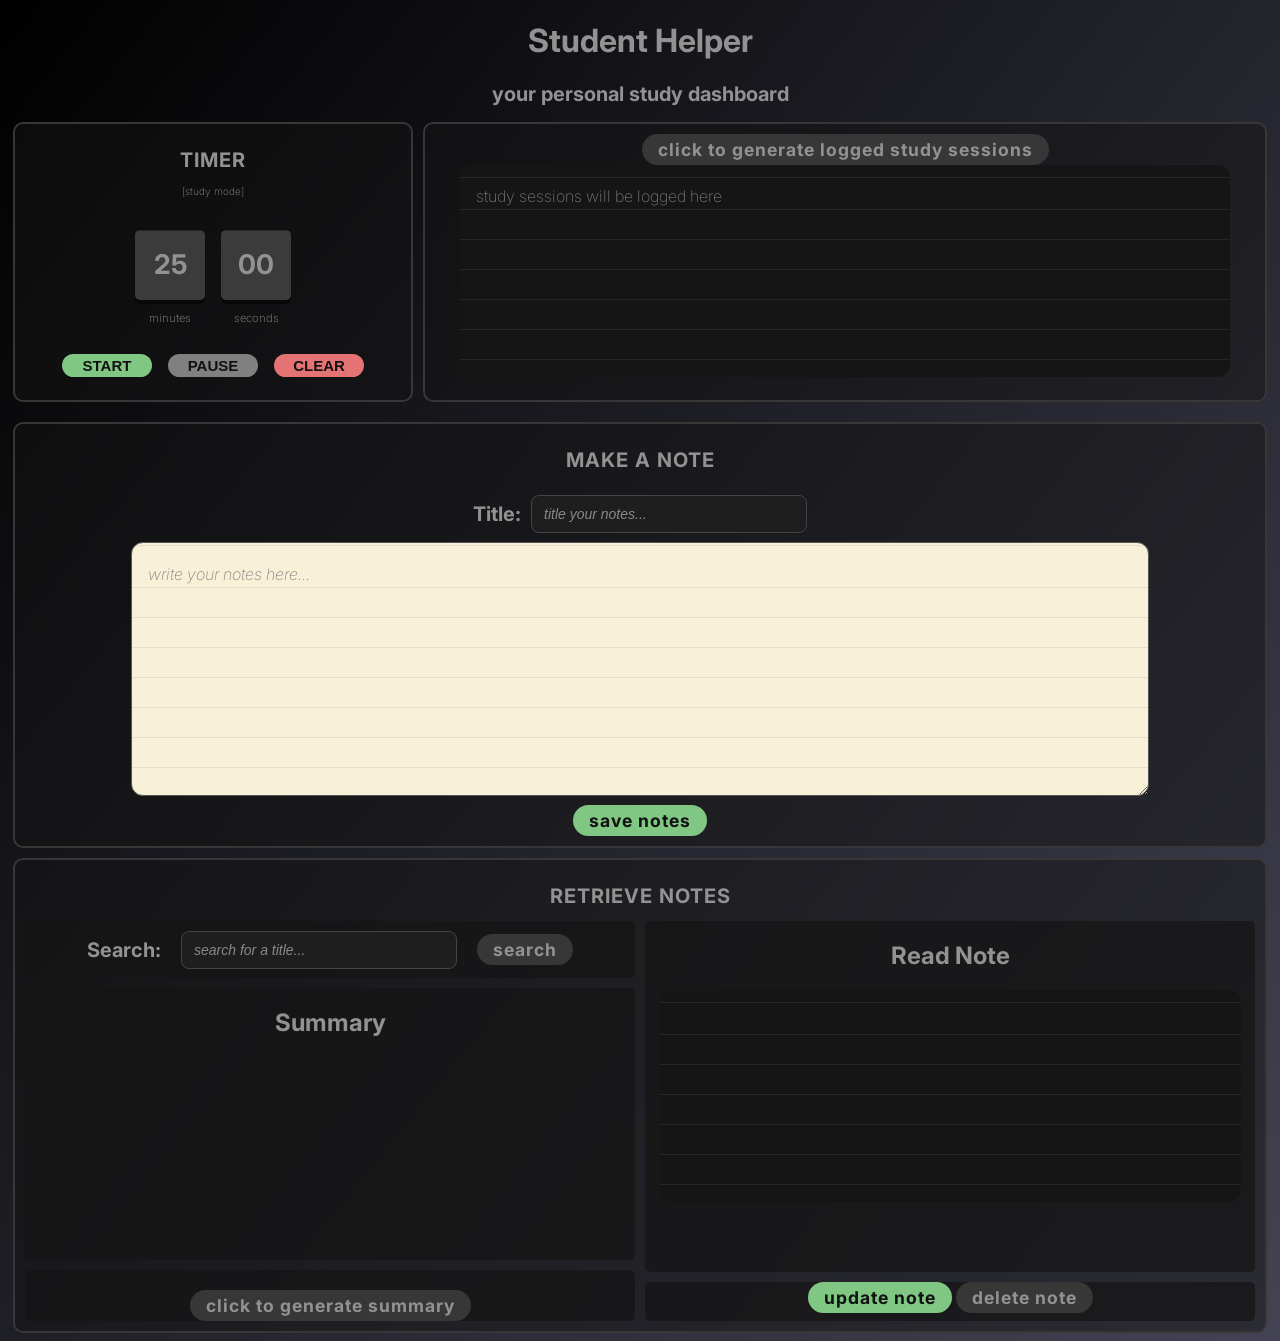
==== commit 9631ba57: "design: transparent widgets" ====
--- a/index.html
+++ b/index.html
@@ -7,8 +7,9 @@
         <title>Gradbook Project: COSC-412</title>
         <link rel="stylesheet" href="style.css">
 
-        <title>Favicon</title>
-        <link rel="icon" href="data:,">
+        <link rel="preconnect" href="https://fonts.googleapis.com">
+<link rel="preconnect" href="https://fonts.gstatic.com" crossorigin>
+<link href="https://fonts.googleapis.com/css2?family=Inter:ital,opsz,wght@0,14..32,100..900;1,14..32,100..900&family=Outfit:wght@100..900&display=swap" rel="stylesheet">
     </head>
 
 
@@ -127,16 +128,6 @@
                             </div>
                             <div class="summary-inner-widget"><h2>Summary</h2></div>
 
-                            <!--title request inner widget-->
-                            <!--
-                            <div class="summary-inner-widget">
-                                <div class = "notes-title-row">
-                                    <h2 class="sub-title">Title: </h2>
-                                    <input id="retrieved-note-title" class="title-input" type="text" placeholder="enter note title here">
-                            
-                                 </div>
-                            </div>
-                            -->
 
                             <div class="summary-inner-widget"><h2></h2>
                                  <!--button for generating summary-->
--- a/style.css
+++ b/style.css
@@ -2,7 +2,7 @@
 :root {
      --soft--red: #e57373;
      --soft--green: #81c784;
-     --dark--grey: #3b3b3b;; 
+     --dark--grey: #3b3b3b;
 }
 
 body {
@@ -11,9 +11,12 @@
   min-height: 100vh;
   background: linear-gradient(309deg, rgba(67, 67, 84, 1) 0%, rgba(0, 0, 0, 1) 100%);
 
-  font-family: 'Red Hat Text', sans-serif;
   background-size: cover;
   color: rgb(146, 146, 146);
+
+  font-family: "Inter", sans-serif;
+  font-optical-sizing: auto;
+  font-weight: 200;
 }
 
 .title-container * {
@@ -110,11 +113,10 @@
 }
 
 .widget-container {
-  background-color: rgb(21, 21, 21);
+  background-color: rgba(21, 21, 21, 0.5);
   border: 2px solid rgb(55, 55, 55);
   padding: 10px 10px;
   border-radius: 10px;
-
   text-align: center;
   max-width: 2040px;
 }
@@ -412,15 +414,13 @@
     display: grid;
     grid-template-columns: 1fr 1fr;
     gap: 10px;
-
 }
 
 .summary-first-widget-container {
     display: grid;
     grid-template-rows: 1fr 9fr;
     gap: 10px;
-    height: 400px; /* ← add this */
-    
+    height: 400px; 
 }
 
 .summary-second-widget-container {
@@ -431,8 +431,9 @@
 }
 
 .summary-inner-widget {
-    border: 1px solid #555;
+    
     border-radius : 0.3rem;
+    background-color: rgba(21, 21, 21, 0.7);
 }
 
 /*RETRIEVE NOTES WIDGET END*/
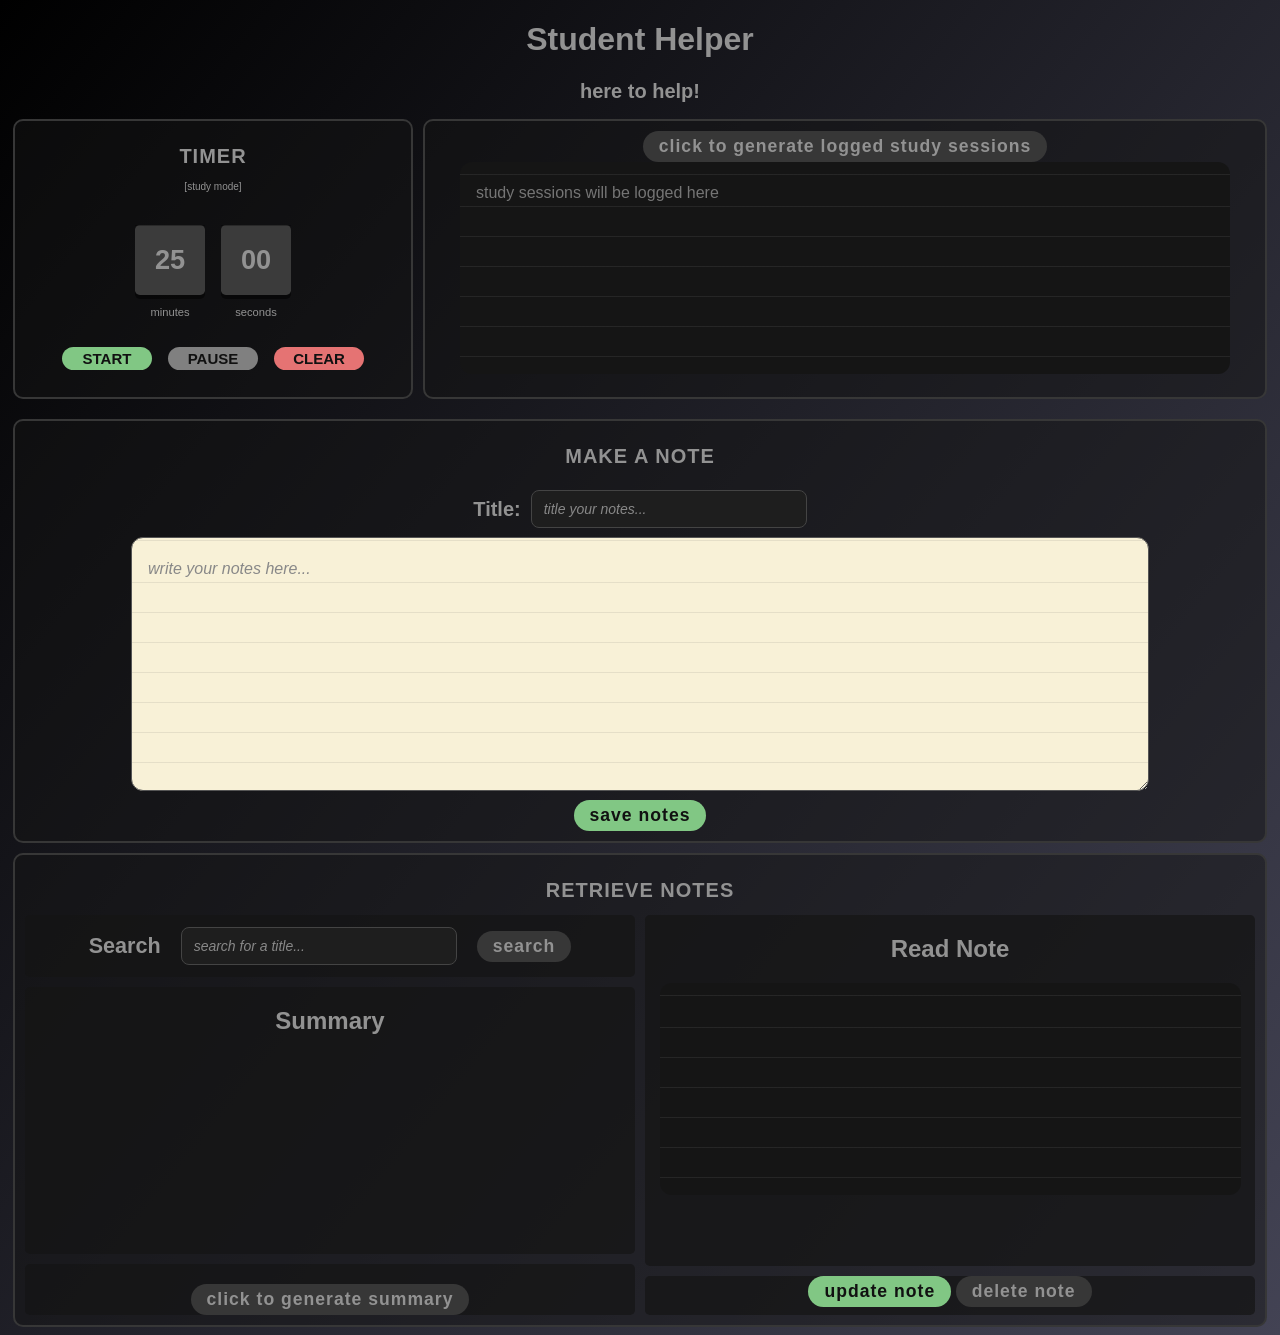
==== commit d5d0a90c: "design: page format fix" ====
--- a/index.html
+++ b/index.html
@@ -7,9 +7,8 @@
         <title>Gradbook Project: COSC-412</title>
         <link rel="stylesheet" href="style.css">
 
-        <link rel="preconnect" href="https://fonts.googleapis.com">
-<link rel="preconnect" href="https://fonts.gstatic.com" crossorigin>
-<link href="https://fonts.googleapis.com/css2?family=Inter:ital,opsz,wght@0,14..32,100..900;1,14..32,100..900&family=Outfit:wght@100..900&display=swap" rel="stylesheet">
+        <title>Favicon</title>
+        <link rel="icon" href="data:,">
     </head>
 
 
@@ -19,7 +18,7 @@
 
         <div class="title-container">
             <h1 class="main-title"> Student Helper </h1>
-            <h2 class="sub-title"> your personal study dashboard </h2>
+            <h2 class="sub-title"> here to help! </h2>
         </div>
 
 
@@ -120,7 +119,7 @@
                         <div class="summary-first-widget-container">
                             <div class="summary-inner-widget">
                                 <div class = "search-title-row">
-                                    <h2 class="sub-title">Search: </h2>
+                                    <h2>Search</h2>
                                     <input id="search-note-title" class="title-input" type="text" placeholder="search for a title...">
                                     <button id="search-note-button" class="grey-button" type="button">search</button>
 
@@ -128,6 +127,16 @@
                             </div>
                             <div class="summary-inner-widget"><h2>Summary</h2></div>
 
+                            <!--title request inner widget-->
+                            <!--
+                            <div class="summary-inner-widget">
+                                <div class = "notes-title-row">
+                                    <h2 class="sub-title">Title: </h2>
+                                    <input id="retrieved-note-title" class="title-input" type="text" placeholder="enter note title here">
+                            
+                                 </div>
+                            </div>
+                            -->
 
                             <div class="summary-inner-widget"><h2></h2>
                                  <!--button for generating summary-->
@@ -161,4 +170,4 @@
 
     <!-- attach javascript-->
     <script src="app.js"></script>
-</html>
+</html>
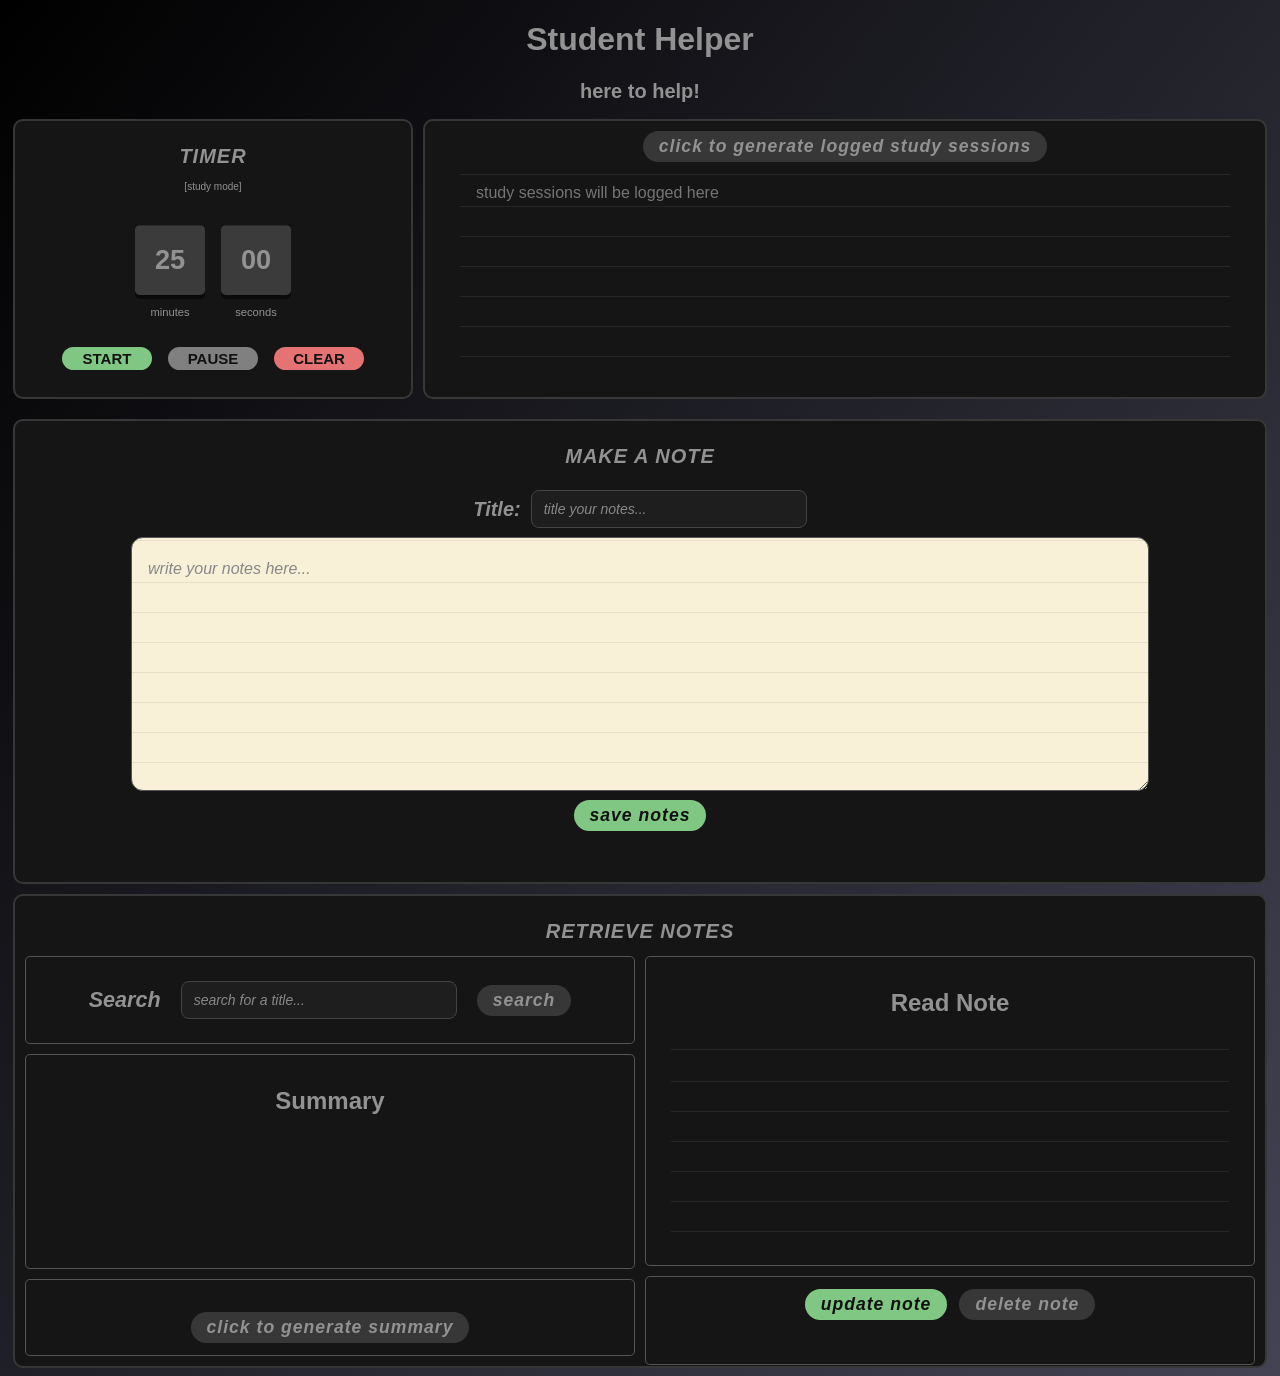
==== commit 5442b063: "Add user auth flow and polish note interactions" ====
--- a/index.html
+++ b/index.html
@@ -103,6 +103,7 @@
                     <div class = "notes">
                         <textarea id="create-note-content" class="notes-input" placeholder="write your notes here..."></textarea>
                         <button id="save-note-button" class="green-save-button" type="button">save notes</button>
+                        <p id="note-save-message" class="widget-message"></p>
                     </div>
                 </div>
             </div>
@@ -138,9 +139,12 @@
                             </div>
                             -->
 
-                            <div class="summary-inner-widget"><h2></h2>
+                            <div class="summary-inner-widget">
+                                <h2></h2>
                                  <!--button for generating summary-->
-                                <button class="grey-button" type="button">click to generate summary</button>
+                                <div class="widget-action-center">
+                                    <button class="grey-button" type="button">click to generate summary</button>
+                                </div>
                                 <div class = "chart">
                                 </div>
                             </div>
@@ -150,7 +154,7 @@
                         <div class="summary-second-widget-container">
                             <!-- read note inner widget-->
                             <div class="summary-inner-widget"><h2>Read Note</h2>
-                                <textarea id="retrieved-note-content" class="chart-data-display" placeholder=""></textarea>
+                                <textarea id="retrieved-note-content" class="chart-data-display" placeholder="" data-original-content=""></textarea>
                             </div>
                             
                             <!-- save notes inner widget-->
@@ -159,6 +163,7 @@
                                     <button id="update-note-button" class="green-save-button" type="button">update note</button>
                                     <button id="delete-note-button" class="grey-button" type="button">delete note</button>
                                 </div>
+                                <p id="note-action-message" class="widget-message"></p>
                             </div>
 
                         </div>
@@ -170,4 +175,4 @@
 
     <!-- attach javascript-->
     <script src="app.js"></script>
-</html>+</html>
--- a/style.css
+++ b/style.css
@@ -2,7 +2,7 @@
 :root {
      --soft--red: #e57373;
      --soft--green: #81c784;
-     --dark--grey: #3b3b3b;
+     --dark--grey: #3b3b3b;; 
 }
 
 body {
@@ -11,12 +11,9 @@
   min-height: 100vh;
   background: linear-gradient(309deg, rgba(67, 67, 84, 1) 0%, rgba(0, 0, 0, 1) 100%);
 
+  font-family: 'Red Hat Text', sans-serif;
   background-size: cover;
   color: rgb(146, 146, 146);
-
-  font-family: "Inter", sans-serif;
-  font-optical-sizing: auto;
-  font-weight: 200;
 }
 
 .title-container * {
@@ -87,10 +84,37 @@
   font-weight: 600;
 }
 
+.wrapper .btn + .btn {
+  margin-top: 12px;
+}
+
+.form-message {
+  min-height: 20px;
+  margin: 14px 0 0;
+  text-align: center;
+  font-size: 14px;
+  color: #fff;
+}
+
+.widget-message {
+  min-height: 20px;
+  margin: 12px 0 0;
+  text-align: center;
+  font-size: 14px;
+  color: #fff;
+}
+
+.widget-action-center {
+  display: flex;
+  justify-content: center;
+  align-items: center;
+}
+
 .register-note {
   text-align: center;
   padding: 20px;
   font-size: 13px;
+  font-style: italic;
 }
 /* ---- LOGIN PAGE END ---- */
 
@@ -113,10 +137,11 @@
 }
 
 .widget-container {
-  background-color: rgba(21, 21, 21, 0.5);
+  background-color: rgb(21, 21, 21);
   border: 2px solid rgb(55, 55, 55);
   padding: 10px 10px;
   border-radius: 10px;
+
   text-align: center;
   max-width: 2040px;
 }
@@ -124,6 +149,7 @@
 .widget-container h1 {
   text-transform: uppercase;
   letter-spacing: 1px;
+  font-style: italic;
 }
 /*---- APPLIED TO ALL INDEX PAGE WIDGETS END ----*/
   
@@ -243,6 +269,7 @@
   font: inherit;
   font-size: 1rem;
   font-weight: bold;
+  font-style: italic;
   display: flex;
   align-items: center;
   gap: 10px;
@@ -253,6 +280,7 @@
   font: inherit;
   font-size: 0.9rem;
   font-weight: bold;
+  font-style: italic;
   display: flex;
   align-items: center;
   gap: 20px;
@@ -345,6 +373,7 @@
   font: inherit;
   font-size: 1.1rem;
   font-weight: bold;
+  font-style: italic;
   letter-spacing: 1px;
   cursor: pointer;  
 
@@ -368,6 +397,7 @@
   font: inherit;
   font-size: 1.1rem;
   font-weight: bold;
+  font-style: italic;
   letter-spacing: 1px;
   cursor: pointer;  
 
@@ -414,13 +444,15 @@
     display: grid;
     grid-template-columns: 1fr 1fr;
     gap: 10px;
+
 }
 
 .summary-first-widget-container {
     display: grid;
     grid-template-rows: 1fr 9fr;
     gap: 10px;
-    height: 400px; 
+    height: 400px; /* ← add this */
+    
 }
 
 .summary-second-widget-container {
@@ -431,9 +463,16 @@
 }
 
 .summary-inner-widget {
-    
+    border: 1px solid #555;
     border-radius : 0.3rem;
-    background-color: rgba(21, 21, 21, 0.7);
-}
-
-/*RETRIEVE NOTES WIDGET END*/+    padding: 12px;
+}
+
+.update-and-delete-notes {
+    display: flex;
+    justify-content: center;
+    align-items: center;
+    gap: 12px;
+}
+
+/*RETRIEVE NOTES WIDGET END*/
